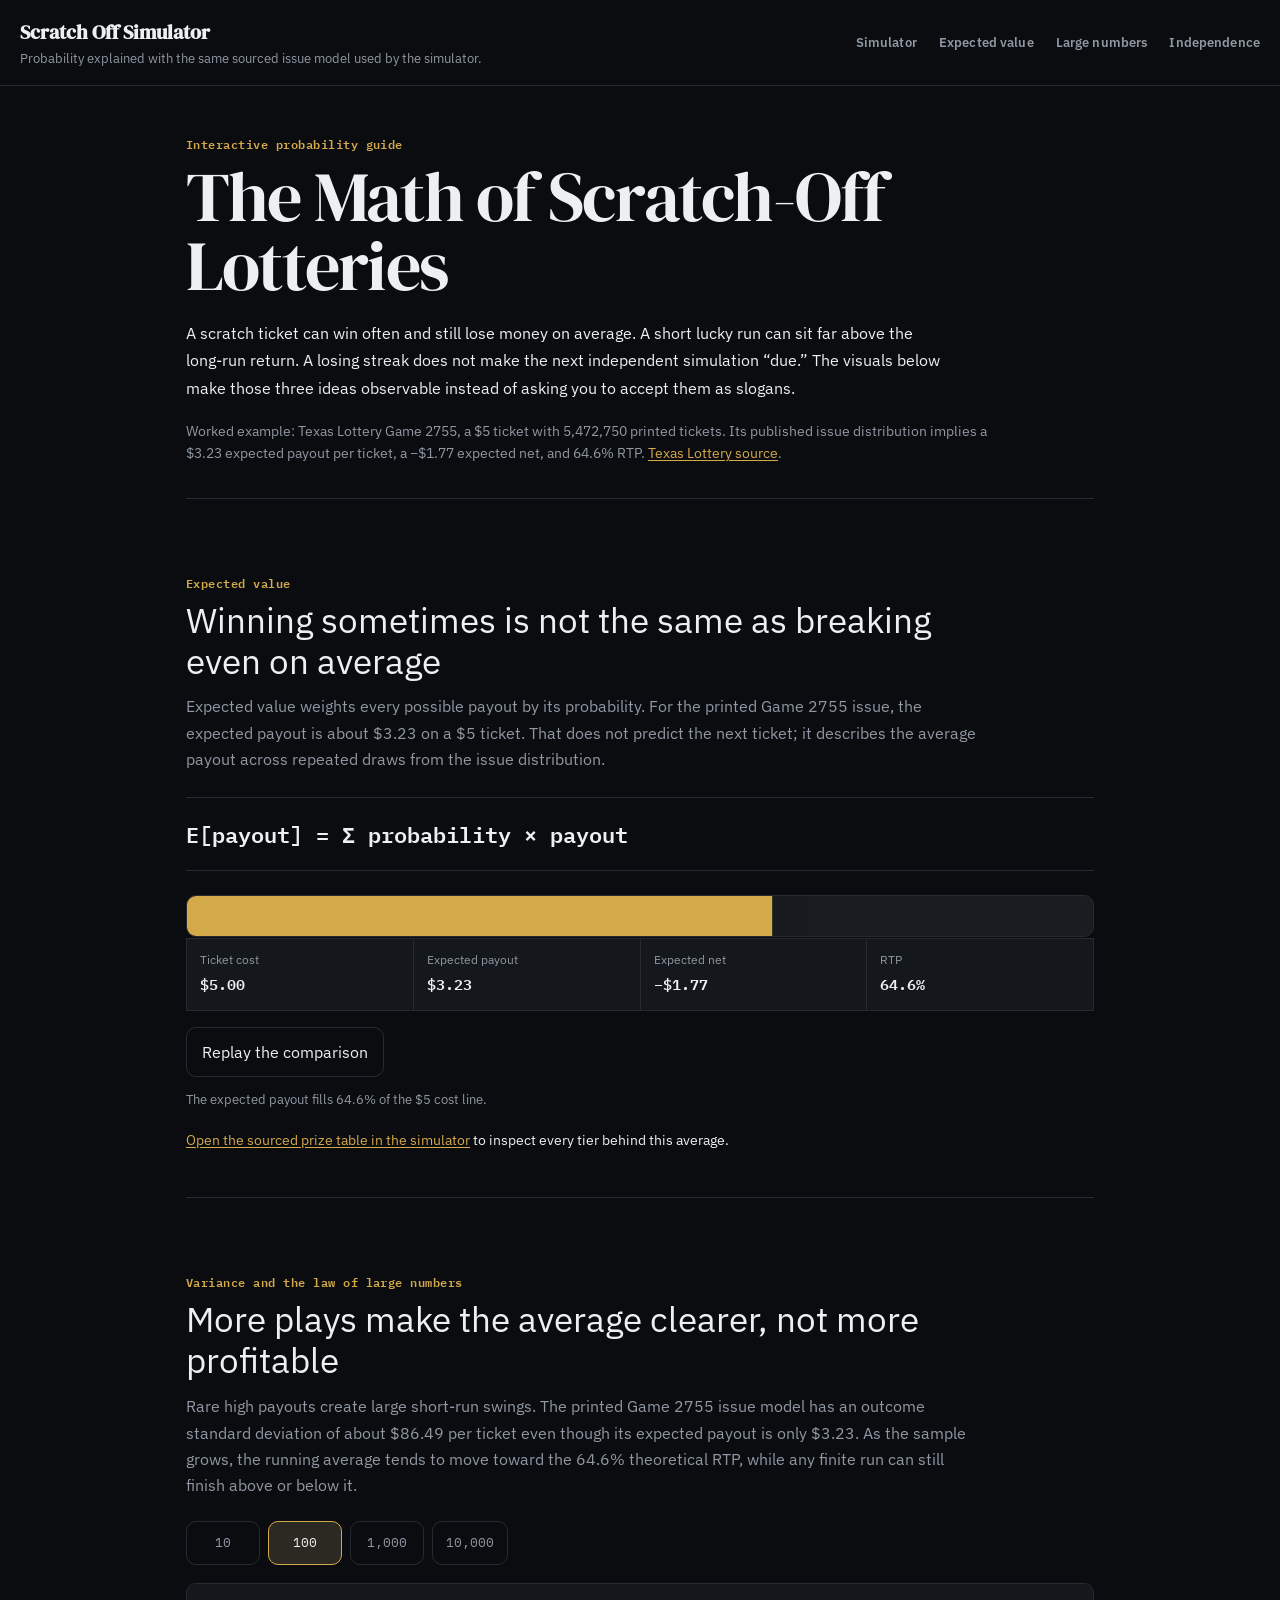
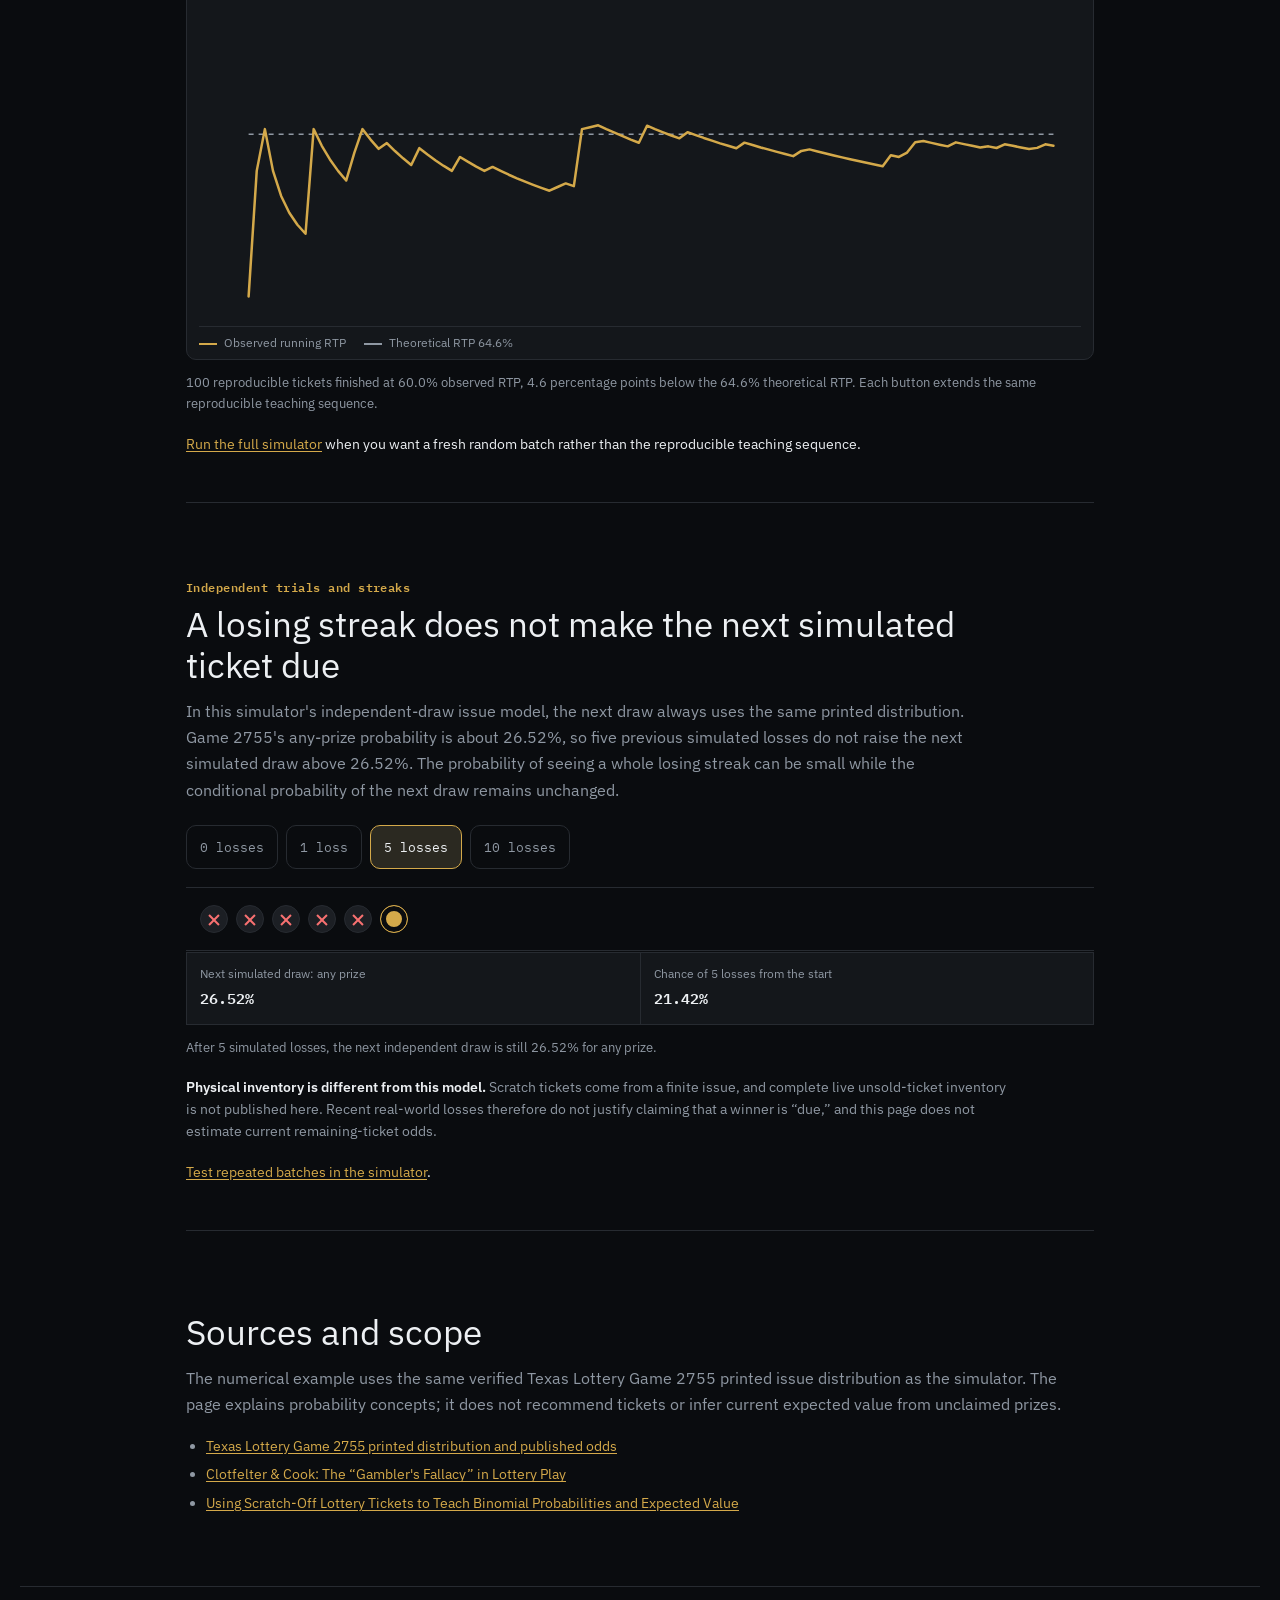
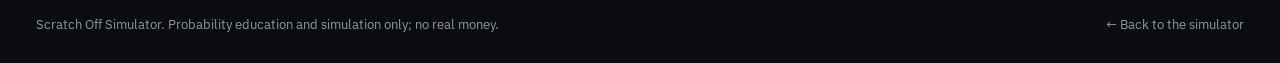
==== math/index.html @ 15d8c626 "feat: expand scratch lottery analysis and learning" ====
<!DOCTYPE html>
<html lang="en">

<head>
  <script async src="https://www.googletagmanager.com/gtag/js?id=G-4DYFKSNFBG"></script>
  <script>
    window.dataLayer = window.dataLayer || [];
    function gtag() { dataLayer.push(arguments); }
    gtag('js', new Date());
    gtag('config', 'G-4DYFKSNFBG');
  </script>
  <script type="text/javascript">
    (function (c, l, a, r, i, t, y) {
      c[a] = c[a] || function () { (c[a].q = c[a].q || []).push(arguments) };
      t = l.createElement(r); t.async = 1; t.src = "https://www.clarity.ms/tag/" + i;
      y = l.getElementsByTagName(r)[0]; y.parentNode.insertBefore(t, y);
    })(window, document, "clarity", "script", "yiij6vbnl0");
  </script>
  <meta charset="UTF-8">
  <meta name="viewport" content="width=device-width, initial-scale=1.0">
  <meta name="robots" content="max-image-preview:large">
  <meta name="description" content="Interactive visual guide to scratch-off lottery probability, expected value, RTP, variance, repeated trials and the law of large numbers using a sourced Texas Lottery example.">
  <meta name="author" content="Saramjh">
  <link rel="canonical" href="https://saramjh.github.io/scratchLottery/math/">
  <meta property="og:type" content="website">
  <meta property="og:url" content="https://saramjh.github.io/scratchLottery/math/">
  <meta property="og:title" content="Scratch-Off Lottery Math: Probability, Expected Value &amp; Variance">
  <meta property="og:description" content="See expected value, variance and repeated-trial probability move in interactive visuals built from a sourced scratch-off issue model.">
  <meta property="og:locale" content="en_US">
  <meta property="og:site_name" content="Scratch Off Simulator">
  <meta property="og:image" content="https://saramjh.github.io/scratchLottery/docs/og-image.png">
  <meta property="og:image:width" content="1200">
  <meta property="og:image:height" content="630">
  <meta property="og:image:alt" content="Scratch Off Simulator interface with sourced lottery odds and probability tools">
  <meta name="twitter:card" content="summary_large_image">
  <meta name="twitter:title" content="Scratch-Off Lottery Math: Probability, Expected Value &amp; Variance">
  <meta name="twitter:description" content="Interactive visual explanations of expected value, variance, repeated trials and independent lottery outcomes.">
  <meta name="twitter:image" content="https://saramjh.github.io/scratchLottery/docs/og-image.png">
  <title>Scratch-Off Lottery Math: Probability, Expected Value &amp; Variance</title>
  <link rel="icon" type="image/svg+xml" href="../favicon.svg">
  <link rel="preconnect" href="https://fonts.googleapis.com">
  <link rel="preconnect" href="https://fonts.gstatic.com" crossorigin>
  <link href="https://fonts.googleapis.com/css2?family=DM+Serif+Display&family=IBM+Plex+Mono:wght@500;600&family=IBM+Plex+Sans:wght@400;500;600;700&display=swap" rel="stylesheet">
  <link rel="stylesheet" href="../css/style.css">
  <link rel="stylesheet" href="../css/math.css">
</head>

<body class="math-page">
  <header class="topbar">
    <div class="topbar-inner">
      <div class="brand math-brand">
        <a class="brand-home" href="../">Scratch Off Simulator</a>
        <p>Probability explained with the same sourced issue model used by the simulator.</p>
      </div>
      <button type="button" id="navToggle" class="nav-toggle-btn" aria-expanded="false" aria-controls="topbarNav" aria-label="Open menu">
        <span class="nav-toggle-line" aria-hidden="true"></span>
        <span class="nav-toggle-line" aria-hidden="true"></span>
        <span class="nav-toggle-line" aria-hidden="true"></span>
      </button>
      <nav class="topbar-nav" id="topbarNav" aria-label="Math page sections">
        <a href="../">Simulator</a>
        <a href="#expectedValueLesson">Expected value</a>
        <a href="#largeNumbersLesson">Large numbers</a>
        <a href="#independenceLesson">Independence</a>
      </nav>
    </div>
  </header>

  <main class="site-main math-main">
    <section class="math-intro" aria-labelledby="mathTitle">
      <p class="math-kicker">Interactive probability guide</p>
      <h1 id="mathTitle">The Math of Scratch-Off Lotteries</h1>
      <p class="math-lede">A scratch ticket can win often and still lose money on average. A short lucky run can sit far above the long-run return. A losing streak does not make the next independent simulation “due.” The visuals below make those three ideas observable instead of asking you to accept them as slogans.</p>
      <p class="math-model-source">Worked example: Texas Lottery Game 2755, a $5 ticket with 5,472,750 printed tickets. Its published issue distribution implies a $3.23 expected payout per ticket, a −$1.77 expected net, and 64.6% RTP. <a href="https://www.texaslottery.com/export/sites/lottery/Games/Scratch_Offs/details.html_252698616.html" target="_blank" rel="noopener">Texas Lottery source</a>.</p>
    </section>

    <section class="math-lesson" id="expectedValueLesson" aria-labelledby="expectedValueTitle">
      <header class="math-lesson-head">
        <p class="math-concept">Expected value</p>
        <h2 id="expectedValueTitle">Winning sometimes is not the same as breaking even on average</h2>
        <p>Expected value weights every possible payout by its probability. For the printed Game 2755 issue, the expected payout is about $3.23 on a $5 ticket. That does not predict the next ticket; it describes the average payout across repeated draws from the issue distribution.</p>
      </header>

      <div class="math-equation" aria-label="Expected payout equals the sum of each outcome probability multiplied by its payout">
        <span>E[payout]</span>
        <span>=</span>
        <span>Σ probability × payout</span>
      </div>

      <div class="ev-visual">
        <div class="ev-track" aria-hidden="true">
          <span class="ev-cost-line"></span>
          <span class="ev-payout-bar" id="evPayoutBar"></span>
        </div>
        <div class="math-measures">
          <div><span>Ticket cost</span><strong>$5.00</strong></div>
          <div><span>Expected payout</span><strong id="evPayoutValue">$3.23</strong></div>
          <div><span>Expected net</span><strong id="evNetValue">−$1.77</strong></div>
          <div><span>RTP</span><strong id="evRtpValue">64.6%</strong></div>
        </div>
        <button type="button" class="btn-secondary math-action" id="replayEvMotion">Replay the comparison</button>
        <p class="math-status" id="evStatus" aria-live="polite">The expected payout fills 64.6% of the $5 cost line.</p>
      </div>

      <p class="math-bridge"><a href="../#oddsCard" data-math-to-simulator="expected_value">Open the sourced prize table in the simulator</a> to inspect every tier behind this average.</p>
    </section>

    <section class="math-lesson" id="largeNumbersLesson" aria-labelledby="largeNumbersTitle">
      <header class="math-lesson-head">
        <p class="math-concept">Variance and the law of large numbers</p>
        <h2 id="largeNumbersTitle">More plays make the average clearer, not more profitable</h2>
        <p>Rare high payouts create large short-run swings. The printed Game 2755 issue model has an outcome standard deviation of about $86.49 per ticket even though its expected payout is only $3.23. As the sample grows, the running average tends to move toward the 64.6% theoretical RTP, while any finite run can still finish above or below it.</p>
      </header>

      <div class="math-trial-controls" aria-label="Choose number of simulated tickets">
        <button type="button" class="math-trial-btn" data-trials="10">10</button>
        <button type="button" class="math-trial-btn" data-trials="100" aria-pressed="true">100</button>
        <button type="button" class="math-trial-btn" data-trials="1000">1,000</button>
        <button type="button" class="math-trial-btn" data-trials="10000">10,000</button>
      </div>

      <div class="math-chart-frame">
        <svg id="runningReturnChart" class="math-chart" viewBox="0 0 640 240" role="img" aria-label="Running return chart">
          <title>Running average payout as a percentage of ticket cost compared with the 64.6% theoretical RTP</title>
          <line id="theoreticalReturnLine" class="math-chart-reference" x1="36" y1="120" x2="620" y2="120"></line>
          <path id="observedReturnPath" class="math-chart-path" d=""></path>
        </svg>
        <div class="math-chart-key" aria-hidden="true">
          <span class="math-key-observed">Observed running RTP</span>
          <span class="math-key-theoretical">Theoretical RTP 64.6%</span>
        </div>
      </div>
      <p class="math-status" id="largeNumbersStatus" aria-live="polite">Run 100 tickets to compare one reproducible sample with the theoretical return.</p>
      <p class="math-bridge"><a href="../#simCard" data-math-to-simulator="large_numbers">Run the full simulator</a> when you want a fresh random batch rather than the reproducible teaching sequence.</p>
    </section>

    <section class="math-lesson" id="independenceLesson" aria-labelledby="independenceTitle">
      <header class="math-lesson-head">
        <p class="math-concept">Independent trials and streaks</p>
        <h2 id="independenceTitle">A losing streak does not make the next simulated ticket due</h2>
        <p>In this simulator's independent-draw issue model, the next draw always uses the same printed distribution. Game 2755's any-prize probability is about 26.52%, so five previous simulated losses do not raise the next simulated draw above 26.52%. The probability of seeing a whole losing streak can be small while the conditional probability of the next draw remains unchanged.</p>
      </header>

      <div class="math-trial-controls" aria-label="Choose completed losing streak length">
        <button type="button" class="math-streak-btn" data-losses="0">0 losses</button>
        <button type="button" class="math-streak-btn" data-losses="1">1 loss</button>
        <button type="button" class="math-streak-btn" data-losses="5" aria-pressed="true">5 losses</button>
        <button type="button" class="math-streak-btn" data-losses="10">10 losses</button>
      </div>

      <div class="independence-visual" id="independenceSequence" role="img" aria-label="Independent trial sequence"></div>
      <div class="independence-readout">
        <div><span>Next simulated draw: any prize</span><strong id="nextPrizeChance">26.52%</strong></div>
        <div><span id="streakProbabilityLabel">Chance of 5 losses from the start</span><strong id="streakProbability">21.42%</strong></div>
      </div>
      <p class="math-status" id="independenceStatus" aria-live="polite">After five simulated losses, the next independent draw is still 26.52% for any prize.</p>
      <p class="math-caveat"><strong>Physical inventory is different from this model.</strong> Scratch tickets come from a finite issue, and complete live unsold-ticket inventory is not published here. Recent real-world losses therefore do not justify claiming that a winner is “due,” and this page does not estimate current remaining-ticket odds.</p>
      <p class="math-bridge"><a href="../#simCard" data-math-to-simulator="independence">Test repeated batches in the simulator</a>.</p>
    </section>

    <section class="math-sources" aria-labelledby="mathSourcesTitle">
      <h2 id="mathSourcesTitle">Sources and scope</h2>
      <p>The numerical example uses the same verified Texas Lottery Game 2755 printed issue distribution as the simulator. The page explains probability concepts; it does not recommend tickets or infer current expected value from unclaimed prizes.</p>
      <ul>
        <li><a href="https://www.texaslottery.com/export/sites/lottery/Games/Scratch_Offs/details.html_252698616.html" target="_blank" rel="noopener">Texas Lottery Game 2755 printed distribution and published odds</a></li>
        <li><a href="https://www.nber.org/papers/w3769" target="_blank" rel="noopener">Clotfelter &amp; Cook: The “Gambler's Fallacy” in Lottery Play</a></li>
        <li><a href="https://ubplj.org/index.php/jgbe/article/view/2741" target="_blank" rel="noopener">Using Scratch-Off Lottery Tickets to Teach Binomial Probabilities and Expected Value</a></li>
      </ul>
    </section>
  </main>

  <footer>
    <p>Scratch Off Simulator. Probability education and simulation only; no real money.</p>
    <a href="../">&larr; Back to the simulator</a>
  </footer>

  <script src="../js/verified-lottery-models.js" defer></script>
  <script src="../js/lottery-math-core.js" defer></script>
  <script src="../js/analytics.js" defer></script>
  <script src="../js/math-of-lottery.js" defer></script>
</body>

</html>
---- css/style.css ----
/* ============================================================
   디자인 토큰 — "조용한 도구 + 시끄러운 티켓"이 이 사이트의 유일한 원칙이다.
   워크스페이스(도구 영역)는 데이터 중심의 차분한 다크 UI, 강조색 하나만 쓴다.
   티켓만 촉각적이고 시각적으로 진하다. 임의의 색을 그때그때 고르지 않고
   아래 토큰만 재사용한다.
   ============================================================ */
:root {
	--bg: #0a0c0f;
	--surface: #14171b;
	--surface-2: #1c1f24;
	--border: #272b31;
	--text: #edf0f3;
	--text-dim: #8f98a3;
	--accent: #d4a94a;
	--accent-contrast: #191305;
	--win: #4ade80;
	--loss: #f87171;
	--radius: 10px;
	--space-1: 4px;
	--space-2: 8px;
	--space-3: 16px;
	--space-4: 24px;
	--content-max: 1180px;
	--font-display: "DM Serif Display", serif;
	--font-body: "IBM Plex Sans", sans-serif;
	--font-data: "IBM Plex Mono", monospace;
}

* {
	margin: 0;
	padding: 0;
	box-sizing: border-box;
	text-decoration: none;
	list-style: none;
	font-family: var(--font-body);
	font-weight: 400;
	font-style: normal;
}

button,
input {
	font: inherit;
	color: inherit;
	-webkit-appearance: none;
	appearance: none;
}

button {
	cursor: pointer;
}

input {
	outline: none;
}

html,
body {
	background: var(--bg);
	color: var(--text);
	width: 100%;
}

a {
	color: var(--accent);
	text-underline-offset: 0.16em;
}

::selection {
	background: color-mix(in srgb, var(--accent) 38%, transparent);
	color: var(--text);
}

html {
	scrollbar-color: var(--border) var(--bg);
}

/* 문단 안에 섞여 흐르는 링크는 색만으로 구분되면 안 됨 (Lighthouse: link-in-text-block) */
p a {
	text-decoration: underline;
}

/* 브라우저 기본 파란색 포커스 링이 다크+골드 테마와 안 어울려서 강조색으로 통일 */
a:focus-visible,
button:focus-visible,
input:focus-visible,
select:focus-visible,
summary:focus-visible,
[tabindex]:focus-visible {
	outline: 2px solid var(--accent);
	outline-offset: 2px;
}

/* ============================================================
   상단 바
   ============================================================ */
.topbar {
	background: var(--surface);
	border-bottom: 1px solid var(--border);
	padding: var(--space-3) var(--space-3);
}

.topbar-inner {
	max-width: var(--content-max);
	margin: 0 auto;
	display: flex;
	justify-content: space-between;
	align-items: center;
	flex-wrap: wrap;
	gap: var(--space-2);
	position: relative;
}

.brand h1 {
	font-family: var(--font-display);
	font-weight: bold;
	font-size: 1.25rem;
}

.brand p {
	color: var(--text-dim);
	font-size: 0.75rem;
	margin-top: 2px;
}

.topbar-nav {
	display: flex;
	gap: var(--space-3);
}

.topbar-nav a {
	color: var(--text-dim);
	font-size: 0.85rem;
}

.topbar-nav a:hover {
	color: var(--accent);
}

.nav-toggle-btn {
	display: none;
	width: 44px;
	height: 44px;
	align-items: center;
	justify-content: center;
	flex-direction: column;
	gap: 4px;
	background: transparent;
	border: 1px solid transparent;
	border-radius: var(--radius);
	cursor: pointer;
	color: var(--text);
}

.nav-toggle-btn:hover,
.nav-toggle-btn[aria-expanded="true"] {
	border-color: var(--border);
	background: var(--surface-2);
}

.nav-toggle-line {
	display: block;
	width: 18px;
	height: 2px;
	border-radius: 2px;
	background: currentColor;
}

/* ============================================================
   티켓 패널 — 유일하게 시각적으로 크고 진한 영역
   ============================================================ */
.ticket-panel {
	display: flex;
	flex-direction: column;
	align-items: center;
	gap: var(--space-2);
}

/* 실제 미국 즉석복권처럼 밀도 높고 대비가 강한 티켓 — 외부 이미지 없이 CSS/SVG 패턴으로만 구현.
   가짜 브랜드명/상금 문구는 넣지 않고, 진짜 프리셋 데이터(이름/상금/가격)만 표시한다. */
/* 게임별 배색은 JS(applyTicketTheme)가 이 변수들만 갈아끼운다 — 레이아웃/구조는 그대로,
   색만 바뀐다. 기본값은 US $5 Scratch-Off 테마(JS 실행 전 첫 페인트용 폴백). */
.ticket-art {
	--ticket-bg-1: #0d2b4d;
	--ticket-bg-2: #122238;
	--ticket-accent: #d4a94a;
	--ticket-accent-contrast: #191305;

	position: relative;
	width: 100%;
	max-width: 360px;
	background-color: var(--ticket-bg-1);
	background-image:
		radial-gradient(circle at 15% 15%, color-mix(in srgb, var(--ticket-accent) 35%, transparent), transparent 45%),
		radial-gradient(circle at 85% 10%, color-mix(in srgb, var(--ticket-accent) 25%, transparent), transparent 40%),
		linear-gradient(135deg, rgba(255,255,255,0.025) 25%, transparent 25%, transparent 75%, rgba(255,255,255,0.025) 75%);
	border: 2px solid var(--ticket-accent);
	border-radius: var(--radius);
	padding: var(--space-3);
	box-shadow: 0 20px 40px rgba(0, 0, 0, 0.6);
	overflow: hidden;
	user-select: none; /* 드래그로 긁는 동안 주변 텍스트가 같이 선택되지 않도록 */
	-webkit-user-select: none;
	transition: background-color 0.3s ease, border-color 0.3s ease;
}

.ticket-header-row {
	display: flex;
	justify-content: space-between;
	align-items: flex-start;
	gap: var(--space-2);
	margin-bottom: var(--space-2);
}

/* 가격 배지는 "$1,000" 같은 긴 값에서도 절대 줄바꿈되면 안 된다 — 줄바꿈되면 옆의
   브랜드 라벨과 세로 정렬이 깨지면서 전체 헤더 줄이 불균형해 보인다(실측 발견) */
.ticket-denom {
	background: #fff;
	color: var(--ticket-bg-1);
	font-weight: bold;
	font-size: 0.9rem;
	letter-spacing: 0.5px;
	padding: 3px 10px;
	border-radius: 4px;
	box-shadow: 0 2px 6px rgba(0, 0, 0, 0.4);
	white-space: nowrap;
	flex-shrink: 0;
}

.ticket-brand {
	color: rgba(255, 255, 255, 0.68);
	font-size: 0.75rem;
	text-transform: uppercase;
	letter-spacing: 1px;
	text-align: right;
	min-width: 0;
}

.ticket-art-top {
	text-align: center;
	margin-bottom: var(--space-3);
}

.ticket-game-title {
	display: block;
	font-family: var(--font-display);
	font-weight: 900;
	font-size: 1.6rem;
	line-height: 1.1;
	color: #fff;
	letter-spacing: 0.3px;
	text-shadow: 0 2px 0 var(--ticket-bg-2), 0 4px 12px rgba(0, 0, 0, 0.3);
}

.ticket-prize-line {
	display: inline-block;
	margin-top: var(--space-1);
	color: var(--ticket-accent-contrast);
	background: var(--ticket-accent);
	font-weight: bold;
	font-size: 0.9rem;
	padding: 3px 12px;
	border-radius: 20px;
}

.ticket-howto {
	color: rgba(255, 255, 255, 0.78);
	font-size: 0.8rem;
	margin-top: var(--space-2);
	line-height: 1.45;
}

.ticket-section-label {
	color: var(--ticket-accent);
	font-size: 0.75rem;
	font-weight: bold;
	letter-spacing: 1.2px;
	text-transform: uppercase;
	text-align: center;
	margin-bottom: var(--space-1);
}

.ticket-instruction-label {
	text-transform: none;
	letter-spacing: 0.2px;
	line-height: 1.35;
}

/* 인쇄된 당첨번호 — 실제 티켓처럼 긁을 필요 없이 그대로 보인다 */
.winning-numbers-block {
	margin-bottom: var(--space-3);
	padding-bottom: var(--space-2);
	border-bottom: 1px dashed rgba(255, 255, 255, 0.25);
}

/* 당첨번호는 실제 티켓처럼 인쇄되어 그대로 보인다 — 긁을 필요 없음, UI 칩 아님 */
.winning-numbers-list {
	text-align: center;
	color: #fff;
	font-family: var(--font-display);
	font-weight: bold;
	font-size: 1.05rem;
	letter-spacing: 1px;
	/* Initial HTML is intentionally empty and JS fills the numbers. Reserve the final
	   single-line height so slow devices do not push the ticket actions downward. */
	min-height: 1.2em;
}

/* 파워볼처럼 실제로 잘 알려진 "보너스 공" 형식을 가진 게임만: 마지막 번호를 시각적으로 분리 */
.bonus-ball-number {
	display: inline-flex;
	align-items: center;
	justify-content: center;
	width: 1.6em;
	height: 1.6em;
	margin-left: 10px;
	border-radius: 50%;
	background: #d92626;
	color: #fff;
	font-size: 0.9em;
	vertical-align: middle;
}

.your-numbers-block {
	margin-bottom: var(--space-1);
}

.ticket-ticker {
	text-align: center;
	color: rgba(255, 255, 255, 0.7);
	font-size: 0.75rem;
	min-height: 1.2em;
	margin-top: var(--space-2);
}

/* 15개의 플레이 자리 — 각 자리가 티켓 표면에 인쇄된 개별 스크래치 필드다.
   하나의 큰 캔버스가 아니라 칸마다 독립된 <canvas>를 갖는다(JS: setupCellScratch). */
.your-numbers-grid {
	position: relative;
	display: grid;
	/* minmax(0, 1fr) — 1fr 트랙 기본 min-width는 auto(내용의 최소 폭)라, 내용이 길면
	   트랙이 뷰포트보다 넓어져 페이지 전체가 가로로 밀려나는 버그가 생긴다(모바일에서 실측됨) */
	grid-template-columns: repeat(5, minmax(0, 1fr));
	gap: 5px;
}

/* Static placeholder cells in index.html reserve the default 5×3 ticket height before
   deferred JavaScript replaces them with real scratch canvases. This prevents CLS
   without a decorative shimmer or synthetic grid texture. */
.scratch-cell-skeleton {
	min-height: 42px;
	border-radius: 6px;
	border: 1px solid rgba(255, 255, 255, 0.08);
	background: rgba(255, 255, 255, 0.045);
}

/* 스피또1000: LUCKY NUMBER / MY NUMBER 두 줄 구분 라벨 — 실물 티켓의 행 라벨을 재현 */
.numbers-row-label {
	grid-column: 1 / -1;
	color: rgba(255, 255, 255, 0.55);
	font-size: 0.7rem;
	font-weight: bold;
	letter-spacing: 0.8px;
	margin-top: 4px;
}

.numbers-row-label:first-child {
	margin-top: 0;
}

/* 스피또2000: 6개 게임칸을 2x3으로 배치 — 게임칸 하나에 심볼 2개가 나란히 들어간다 */
.symbol-match-grid {
	gap: 8px;
}

.symbol-game {
	display: flex;
	flex-direction: column;
	gap: 4px;
	background: color-mix(in srgb, var(--ticket-bg-1) 50%, #fff 6%);
	border: 1px solid rgba(255, 255, 255, 0.15);
	border-radius: 8px;
	padding: 6px;
}

.symbol-game-prize {
	text-align: center;
	color: rgba(255, 255, 255, 0.7);
	font-size: 0.75rem;
	font-weight: bold;
}

.symbol-game-cells {
	display: flex;
	gap: 4px;
}

.symbol-game .symbol-cell {
	flex: 1;
	aspect-ratio: 1;
	padding: 0;
}

.symbol-shape {
	position: absolute;
	inset: 22%;
	background: var(--ticket-accent);
}

.symbol-shape-circle {
	border-radius: 50%;
}

.symbol-shape-diamond {
	clip-path: polygon(50% 0%, 100% 50%, 50% 100%, 0% 50%);
}

.symbol-shape-triangle {
	clip-path: polygon(50% 0%, 100% 100%, 0% 100%);
}

.symbol-shape-hexagon {
	clip-path: polygon(25% 0%, 75% 0%, 100% 50%, 75% 100%, 25% 100%, 0% 50%);
}

.symbol-shape-star {
	background: transparent;
}

.symbol-shape-star polygon {
	fill: var(--ticket-accent);
}

.symbol-shape-square {
	border-radius: 2px;
}

.play-cell.winner .symbol-shape {
	background: #fff;
}

.play-cell.winner .symbol-shape-star {
	background: transparent;
}

.play-cell.winner .symbol-shape-star polygon {
	fill: #fff;
}

.play-cell {
	position: relative;
	background: color-mix(in srgb, var(--ticket-bg-1) 60%, #fff 10%);
	border: 1px solid rgba(255, 255, 255, 0.15);
	border-radius: 6px;
	padding: 4px 2px 5px;
	text-align: center;
	overflow: hidden;
}

/* 파워볼의 보너스 공 자리 — 흰 공들과 시각적으로 확실히 구분 */
.play-cell.bonus-ball-slot {
	background: #7a1a1a;
	border-color: #d92626;
}

.play-number {
	color: #fff;
	font-weight: bold;
	font-size: 1rem;
	line-height: 1.2;
}

.play-prize {
	color: rgba(255, 255, 255, 0.72);
	font-size: 0.75rem;
	margin-top: 1px;
}

/* 당첨번호와 일치해서 드러난 자리만 강조색 테두리로 — 유일한 "당첨" 신호, 과장된 반짝임 없음 */
.play-cell.winner {
	border-color: var(--ticket-accent);
	box-shadow: inset 0 0 0 1px var(--ticket-accent);
	background: color-mix(in srgb, var(--ticket-accent) 18%, var(--ticket-bg-2));
}

.play-cell.winner .play-number,
.play-cell.winner .play-prize {
	color: var(--ticket-accent);
}

/* 보너스 공 자리라도 당첨 신호(강조색)가 항상 우선한다 */
.play-cell.winner.bonus-ball-slot {
	border-color: var(--ticket-accent);
	background: color-mix(in srgb, var(--ticket-accent) 25%, #7a1a1a);
}

.play-scratch-canvas {
	position: absolute;
	inset: 0;
	width: 100%;
	height: 100%;
	touch-action: none; /* 이 칸을 긁는 동안만 스크롤 방지 — 티켓 밖 스크롤엔 영향 없음 */
	cursor: pointer;
}

.ticket-actions {
	width: 100%;
	max-width: 320px;
	display: flex;
	flex-direction: column;
	align-items: center;
	gap: var(--space-1);
}

.btnGroup {
	display: flex;
	flex-direction: column;
	gap: var(--space-2);
	width: 100%;
}

.btn-primary,
.btn-secondary {
	font-size: 1rem;
	padding: 14px;
	border-radius: var(--radius);
	cursor: pointer;
	width: 100%;
	min-height: 44px; /* 편안한 터치 타겟 */
}

.btn-primary {
	background-color: var(--accent);
	color: var(--accent-contrast);
	border: 1px solid var(--accent);
	font-weight: bold;
}

.btn-secondary {
	background-color: transparent;
	color: var(--text);
	border: 1px solid var(--border);
}

.text-link-btn {
	background: none;
	border: none;
	color: var(--text-dim);
	font-size: 0.8rem;
	text-decoration: underline;
	cursor: pointer;
	padding: var(--space-2);
	min-height: 44px;
}

.ticket-disclaimer {
	color: var(--text-dim);
	font-size: 0.75rem;
	text-align: center;
}

.icon-toggle {
	align-self: center;
	background: transparent;
	color: var(--text-dim);
	border: 1px solid var(--border);
	border-radius: var(--radius);
	font-size: 0.75rem;
	padding: 4px 10px;
	min-height: 44px;
	cursor: pointer;
}

/* ============================================================
   분석 표면 — play console과 full-width analysis가 공유하는 기본 요소
   ============================================================ */
.panel {
	background: var(--surface);
	border: 1px solid var(--border);
	border-radius: var(--radius);
	padding: var(--space-3);
}

.panel h2 {
	font-size: 1rem;
	color: var(--accent);
	margin-bottom: var(--space-2);
}

.panel-sub {
	color: var(--text-dim);
	font-size: 0.875rem;
	margin-top: var(--space-1);
	line-height: 1.5;
}

.panel-quiet {
	background: transparent;
	border: 1px solid var(--border);
}

.panel-header-row {
	display: flex;
	justify-content: space-between;
	align-items: center;
	flex-wrap: wrap;
	gap: var(--space-2);
	margin-bottom: var(--space-2);
}

.panel-header-row h2 {
	margin-bottom: 0;
}

.two-col {
	display: grid;
	/* 바닥짐 minmax(0, 1fr): 맨 fr 트랙은 내부 콘텐츠(테이블/버튼/인풋 등)의
	   min-content를 트랙 자체의 최소폭으로 채택해버려서, 그 콘텐츠가 안 줄어드는
	   경우 트랙이 .two-col 컨테이너보다 넓어지고 패널이 뷰포트 밖으로 밀려난다
	   (Samsung Internet에서만 우측 잘림으로 관측됨 — 엔진마다 min-content 전파
	   방식이 달라서 어떤 브라우저는 안 걸리고 어떤 브라우저는 걸림). 0을 명시하면
	   트랙이 실제 가용 폭까지 줄어들 수 있어 컨테이너를 넘지 않는다. */
	grid-template-columns: minmax(0, 1fr);
	gap: var(--space-3);
}

@media (min-width: 700px) {
	.two-col {
		grid-template-columns: minmax(0, 1.3fr) minmax(0, 1fr);
	}
}

/* 결과 스탯 */
.stat-grid {
	display: grid;
	grid-template-columns: repeat(4, minmax(0, 1fr));
	gap: var(--space-2);
}

@media (max-width: 500px) {
	.stat-grid {
		grid-template-columns: repeat(2, minmax(0, 1fr));
	}
}

.stat-box {
	display: flex;
	flex-direction: column;
	gap: 4px;
	background: var(--surface-2);
	border: 1px solid var(--border);
	border-radius: var(--radius);
	padding: var(--space-2);
	text-align: center;
	min-width: 0; /* 그리드 자식이 내용 때문에 넘치지 않고 줄어들 수 있게 */
}

/* .stat-box가 display:flex를 직접 지정하고 있어서, 이게 없으면 브라우저 기본
   [hidden]{display:none} 규칙을 자체 규칙(같은 우선순위지만 저자 스타일이 항상 이김)이
   덮어써서 hidden 속성이 무시된다 — 실측 발견(세금 계산기에서 국가 바꿔도 이전 나라의
   "Est. Total Tax" 값이 안 사라지고 남아있었음) */
.stat-box[hidden] {
	display: none;
}

.stat-label {
	font-size: 0.75rem;
	color: var(--text-dim);
	text-transform: uppercase;
	letter-spacing: 0.5px;
}

.stat-value {
	font-size: clamp(0.85rem, 5vw, 1.1rem);
	font-weight: bold;
	color: var(--text);
}

/* 결과 장부(비용/당첨금/손익/횟수)는 항상 짧은 값이라 줄바꿈 대신 줄여서 한 줄 유지 */
.stat-grid .stat-value {
	white-space: nowrap;
	overflow: hidden;
	text-overflow: ellipsis;
}

/* "Current Odds"의 확률비(예: "1 in 292,201,338")는 길어서 한 줄 강제 시 잘려 보인다(실측 발견).
   vw 기반 clamp는 뷰포트가 넓으면 무조건 최대값에 붙어버려서, 뷰포트가 넓어도 이 3열 박스 자체는
   좁다는 사실과 무관해진다(실측 발견: 데스크톱에서도 오버플로우 발생) — 그래서 vw를 버리고
   고정 상한을 낮게 잡는다. 그래도 안 맞는 극단적으로 긴 값은 overflow-wrap으로 강제로 줄바꿈해서
   최소한 카드 밖으로 넘치지는 않게 한다. */
.odds-summary-item .stat-value {
	font-size: clamp(0.75rem, 2vw, 0.85rem);
	white-space: normal;
	overflow-wrap: normal;
	word-break: normal;
	line-height: 1.25;
	font-variant-numeric: tabular-nums;
}

/* 장기 예측기/세금 계산기는 입력값에 따라 숫자가 얼마든지 길어질 수 있다(억~조 단위) —
   .stat-grid의 기본 nowrap+ellipsis(짧은 값 전용)를 여기서는 쓰면 안 된다(실측 발견:
   세금 계산기에서 큰 숫자가 "..."로 잘려 보임) */
#longRunResult .stat-value,
#taxCard .stat-value {
	white-space: normal;
	overflow: visible;
	text-overflow: clip;
	overflow-wrap: anywhere;
	font-size: clamp(0.75rem, 2vw, 1.1rem);
}

/* 세금 계산기는 억~조 단위 숫자가 나올 수 있어서 4열은 너무 좁다 — 2열로 여유를 준다 */
#taxCard .stat-grid {
	grid-template-columns: repeat(2, minmax(0, 1fr));
}

.stat-value.stat-profit-pos {
	color: var(--win);
}
.stat-value.stat-profit-neg {
	color: var(--loss);
}

.save-hint {
	color: var(--text-dim);
	font-size: 0.8125rem;
	margin-top: var(--space-2);
}

.share-btn {
	background: transparent;
	color: var(--accent);
	border: 1px solid var(--accent);
	border-radius: var(--radius);
	padding: 8px 14px;
	font-size: 0.85rem;
	cursor: pointer;
	min-height: 44px;
}

.share-btn:hover {
	background: var(--accent);
	color: var(--accent-contrast);
}

/* 복권 로그 — 시계열 차트 */
#recordDisplay h2 {
	color: var(--accent);
	font-size: 0.9rem;
	margin-bottom: 0;
}

.lottery-log-chart {
	width: 100%;
	background: var(--surface-2);
	border-radius: var(--radius);
	padding: var(--space-2);
	margin-top: var(--space-2);
}

.lottery-log-svg {
	width: 100%;
	height: 140px;
	display: block;
	overflow: visible;
}

.lottery-log-zero-line {
	stroke: var(--border);
	stroke-width: 1;
	stroke-dasharray: 3 3;
}

.lottery-log-line {
	stroke: var(--text-dim);
	stroke-width: 2;
}

.lottery-log-point {
	fill: var(--text-dim);
	stroke: var(--surface-2);
	stroke-width: 2;
	cursor: pointer;
}

.lottery-log-point.is-win {
	fill: var(--win);
}

.lottery-log-point.is-lose {
	fill: var(--loss);
	opacity: 0.55;
}

.lottery-log-point.is-selected {
	stroke: var(--accent);
	stroke-width: 3;
	r: 7;
}

.lottery-log-point:focus-visible {
	outline: 2px solid var(--accent);
	outline-offset: 2px;
}

.lottery-log-note,
.lottery-log-empty {
	color: var(--text-dim);
	font-size: 0.8rem;
	margin-top: var(--space-1);
	text-align: center;
}

.lottery-log-detail {
	margin-top: var(--space-2);
}

.lottery-log-detail:empty {
	display: none;
}

.lottery-log-detail-row {
	display: flex;
	justify-content: space-between;
	padding: 4px 0;
	border-bottom: 1px solid var(--border);
	font-size: 0.85rem;
}

.lottery-log-table {
	margin-top: var(--space-2);
	max-height: 220px;
	overflow-y: auto;
}

.lottery-log-table-row {
	display: flex;
	justify-content: space-between;
	gap: var(--space-2);
	background-color: var(--surface-2);
	color: var(--text-dim);
	padding: 6px 10px;
	margin-bottom: 4px;
	border-radius: 4px;
	font-size: 0.8rem;
}

/* Choose a Game */
.todays-ticket-label {
	font-size: 0.8rem;
	color: var(--accent);
	margin-bottom: var(--space-2);
	min-height: 1em;
}

.game-choice-grid {
	display: grid;
	grid-template-columns: repeat(auto-fit, minmax(140px, 1fr));
	gap: var(--space-2);
	margin-bottom: var(--space-3);
}

@media (max-width: 500px) {
	.game-choice-grid {
		/* auto-fit minmax(140px, 1fr)에서 여기로 override되면서 140px 바닥짐이
		   사라지고 다시 순정 1fr(=content-based auto minimum)이 됨 — 동일한
		   overflow 위험이 재발하므로 0으로 명시 */
		grid-template-columns: minmax(0, 1fr);
	}
}

.game-card {
	display: flex;
	flex-direction: column;
	gap: 4px;
	text-align: left;
	background: var(--surface-2);
	border: 1px solid var(--border);
	border-radius: var(--radius);
	padding: var(--space-2);
	color: var(--text);
	cursor: pointer;
	min-height: 44px;
}

.game-card:hover {
	border-color: var(--accent);
}

.game-card.selected {
	border-color: var(--accent);
	box-shadow: inset 0 0 0 1px var(--accent);
}

.game-card-name {
	font-weight: bold;
	font-size: 0.9rem;
}

.game-card-desc {
	font-size: 0.8rem;
	color: var(--text-dim);
}

.alternate-game-modes {
	margin-top: var(--space-1);
	padding-top: var(--space-2);
	border-top: 1px solid var(--border);
}

.disclosure-trigger {
	width: 100%;
	min-height: 44px;
	display: flex;
	align-items: center;
	justify-content: space-between;
	gap: var(--space-2);
	padding: 0;
	background: transparent;
	border: 0;
	color: var(--text-dim);
	text-align: left;
	font-size: 0.85rem;
	font-weight: 600;
}

.control-chevron {
	width: 9px;
	height: 9px;
	flex: 0 0 auto;
	border-right: 2px solid var(--accent);
	border-bottom: 2px solid var(--accent);
	transform: rotate(45deg);
	transition: transform var(--motion-base) var(--motion-ease-out);
}

.disclosure.is-open > .disclosure-trigger .control-chevron {
	transform: rotate(-135deg);
}

.disclosure-panel {
	transform-origin: top;
}

.game-choice-grid-secondary {
	margin-top: var(--space-2);
	margin-bottom: var(--space-2);
}

.custom-odds-row label {
	display: block;
	font-size: 0.8rem;
	color: var(--text-dim);
	letter-spacing: 0.2px;
	margin-bottom: var(--space-1);
}

.custom-odds-controls {
	display: flex;
	gap: var(--space-2);
}

#probabilityInput,
#simBudgetInput,
#exactOddsTicketsInput,
#longRunPerWeek,
#longRunYears,
#taxJackpotAmount {
	min-width: 0;
	min-height: 44px;
	padding: 10px 12px;
	background: var(--surface-2);
	color: var(--text);
	border: 1px solid var(--border);
	border-radius: 8px;
	font-family: var(--font-data);
	font-size: 0.94rem;
	font-variant-numeric: tabular-nums;
	transition: border-color var(--motion-fast) ease, background-color var(--motion-fast) ease;
}

#probabilityInput:focus,
#simBudgetInput:focus,
#exactOddsTicketsInput:focus,
#longRunPerWeek:focus,
#longRunYears:focus,
#taxJackpotAmount:focus {
	border-color: var(--accent);
	background: #20242a;
}

#probabilityInput {
	flex: 1;
}

.custom-odds-controls .btn-secondary {
	width: auto;
	padding: 10px 16px;
}

/* Calculator control rows */
.long-run-controls {
	display: flex;
	flex-wrap: wrap;
	align-items: flex-end;
	gap: var(--space-2);
	margin-bottom: var(--space-3);
}

.long-run-controls label,
.sim-budget-box label {
	display: block;
	font-size: 0.75rem;
	font-weight: 600;
	color: var(--text-dim);
	letter-spacing: 0.04em;
	margin-bottom: var(--space-1);
}

.long-run-controls #longRunPerWeek,
.long-run-controls #longRunYears,
.long-run-controls #taxJackpotAmount {
	width: 108px;
	max-width: 100%;
}

.long-run-controls .btn-secondary {
	width: auto;
	min-height: 44px;
	padding: 10px 16px;
}

/* Fully authored listbox; no browser select chrome is exposed. */
.custom-select {
	position: relative;
	min-width: min(100%, 260px);
}

.custom-select-trigger {
	width: 100%;
	min-height: 44px;
	display: flex;
	align-items: center;
	justify-content: space-between;
	gap: 12px;
	padding: 10px 12px;
	background: var(--surface-2);
	border: 1px solid var(--border);
	border-radius: 8px;
	color: var(--text);
	text-align: left;
	font-size: 0.9rem;
	font-weight: 500;
}

.custom-select.is-open .custom-select-trigger,
.custom-select-trigger:focus-visible {
	border-color: var(--accent);
}

.custom-select-menu {
	position: absolute;
	z-index: 40;
	top: calc(100% + 6px);
	left: 0;
	right: 0;
	padding: 6px;
	background: #171a1f;
	border: 1px solid var(--border);
	border-radius: 10px;
}

.custom-select-option {
	width: 100%;
	min-height: 44px;
	padding: 9px 10px;
	background: transparent;
	border: 0;
	border-radius: 7px;
	color: var(--text-dim);
	text-align: left;
	font-size: 0.88rem;
}

.custom-select-option:hover,
.custom-select-option:focus-visible {
	background: var(--surface-2);
	color: var(--text);
}

.custom-select-option[aria-selected="true"] {
	background: color-mix(in srgb, var(--accent) 10%, var(--surface-2));
	color: var(--accent);
}

/* "내 실제 RTP vs 이론 RTP" 리캡 — 표본이 충분할 때만 조용히 나타나는 보조 텍스트 */
.personal-rtp-recap {
	margin-top: var(--space-2);
	padding: 12px 0 0;
	background: transparent;
	border: 0;
	border-top: 1px solid var(--border);
	border-radius: 0;
	color: var(--text-dim);
	font-size: 0.85rem;
	line-height: 1.5;
}

/* Current Odds */
.odds-summary-strip {
	display: grid;
	grid-template-columns: repeat(3, minmax(0, 1fr));
	gap: var(--space-2);
	margin-bottom: var(--space-2);
}

.odds-summary-item {
	display: flex;
	flex-direction: column;
	gap: 4px;
	background: var(--surface-2);
	border: 1px solid var(--border);
	border-radius: var(--radius);
	padding: var(--space-2);
	text-align: center;
	min-width: 0;
}

.probability-comparison {
	padding: 12px 0 0;
	background: transparent;
	border: 0;
	border-top: 1px solid var(--border);
	border-radius: 0;
	color: var(--text-dim);
	font-size: 0.85rem;
	line-height: 1.5;
	margin-bottom: var(--space-2);
}

.perspective-list {
	list-style: none;
	padding: 12px 0 0;
	margin: var(--space-2) 0;
	background: transparent;
	border: 0;
	border-top: 1px solid var(--border);
	border-radius: 0;
	color: var(--text-dim);
	font-size: 0.85rem;
	line-height: 1.6;
}

.perspective-list li + li {
	margin-top: var(--space-1);
}

.probability-comparison a {
	color: var(--accent);
	text-decoration: underline;
}

/* table-layout:fixed + overflow-wrap로 셀 너비를 줄여도, 삼성 인터넷 등 일부 모바일
   브라우저는 테이블의 min-content 폭 계산이 달라서 여전히 뷰포트보다 넓게 나올 수 있다
   (실측 발견: 웨일에선 정상, 갤럭시 기본 브라우저에선 오버플로우). 그 경우 페이지 전체가
   밀리는 대신 이 안에서만 가로 스크롤되도록 마지막 방어선을 둔다. */
.table-scroll {
	width: 100%;
	max-width: 100%;
	overflow-x: auto;
}

.prize-tier table,
.odds-compare-table {
	width: 100%;
	table-layout: fixed;
	border-collapse: collapse;
	font-size: 0.85rem;
}

.prize-tier table th,
.prize-tier table td,
.odds-compare-table th,
.odds-compare-table td {
	border: 1px solid var(--border);
	padding: 6px 8px;
	text-align: left;
	/* 링크(National-Lottery.co.uk)나 큰 숫자(302,575,350)처럼 공백 없는 긴 토큰이
	   테이블을 뷰포트 밖으로 밀어내지 않도록 강제로 줄바꿈(실측 발견: 모바일에서
	   "Real-World Lottery Jackpot Odds" 표가 우측으로 오버플로우됨) */
	overflow-wrap: anywhere;
}

.prize-tier table th,
.odds-compare-table th {
	background: var(--surface-2);
	color: var(--accent);
}

.prize-tier table td {
	color: var(--text);
}

/* Fast Simulation */
.sim-layout {
	display: grid;
	/* .two-col과 같은 이유: 바닥짐 없는 1fr은 내부 콘텐츠 min-content를 트랙
	   최소폭으로 물려받아 컨테이너보다 넓어질 수 있다 */
	grid-template-columns: minmax(0, 1fr);
	gap: var(--space-3);
}

@media (min-width: 700px) {
	.sim-layout {
		grid-template-columns: 220px minmax(0, 1fr);
	}
}

.sim-output {
	display: flex;
	flex-direction: column;
	gap: var(--space-2);
}

.fast-sim-buttons {
	display: flex;
	flex-direction: column;
	gap: var(--space-2);
}

@media (min-width: 700px) {
	.fast-sim-buttons {
		flex-direction: column;
	}
}

@media (max-width: 699px) {
	.fast-sim-buttons {
		flex-direction: row;
		flex-wrap: wrap;
	}
	.fast-sim-buttons .sim-btn {
		flex: 1;
		min-width: 100px;
	}
}

.sim-btn {
	background: var(--surface-2);
	color: var(--text);
	border: 1px solid var(--border);
	padding: 10px 12px;
	border-radius: var(--radius);
	font-size: 0.85rem;
	cursor: pointer;
	min-height: 44px;
}

.sim-btn:hover {
	background: var(--accent);
	color: var(--accent-contrast);
	border-color: var(--accent);
}

.sim-budget-box {
	margin-top: var(--space-1);
	padding-top: var(--space-2);
	border-top: 1px solid var(--border);
}

.sim-budget-box label {
	display: block;
	margin-bottom: var(--space-1);
	font-size: 0.75rem;
	color: var(--text-dim);
	text-transform: uppercase;
	letter-spacing: 0.5px;
}

.sim-budget-row {
	display: flex;
	gap: var(--space-2);
}

.sim-budget-row .sim-btn {
	flex: 0 0 auto;
}

.sim-budget-risk-btn {
	width: 100%;
	margin-top: var(--space-1);
}

.sim-budget-hint {
	margin: var(--space-1) 0 0;
	color: var(--text-dim);
	font-size: 0.8rem;
	line-height: 1.4;
}

.budget-risk-result {
	margin-bottom: var(--space-2);
	padding: var(--space-2);
	background: var(--surface-2);
	border: 1px solid var(--border);
	border-radius: var(--radius);
}

.budget-risk-heading {
	margin-bottom: var(--space-2);
	font-size: 0.85rem;
}

.budget-risk-grid {
	display: grid;
	grid-template-columns: repeat(2, minmax(0, 1fr));
	gap: var(--space-2);
}

.budget-risk-grid > div {
	min-width: 0;
	padding: var(--space-1);
	background: var(--surface);
	border-radius: var(--radius);
}

.budget-risk-grid .stat-label {
	display: block;
	margin-bottom: 3px;
}

.budget-risk-grid strong {
	overflow-wrap: anywhere;
}

@media (max-width: 699px) {
	.budget-risk-grid,
	.exact-odds-grid {
		grid-template-columns: 1fr;
	}
}

.fast-sim-result {
	padding: var(--space-2);
	background: var(--surface-2);
	border-radius: var(--radius);
	color: var(--text);
	font-size: 0.85rem;
	line-height: 1.5;
	margin-bottom: var(--space-2);
}

.fast-sim-result .stat-profit-pos {
	color: var(--win);
	font-weight: bold;
}

.fast-sim-result .stat-profit-neg {
	color: var(--loss);
	font-weight: bold;
}

.fast-sim-tier-summary {
	margin-top: 6px;
	color: var(--text-dim);
	font-size: 0.8rem;
}

/* Fast Simulation은 로터리 로그와 완전히 같은 .lottery-log-* 시각 언어를 그대로 재사용한다 */
.fast-sim-chart {
	width: 100%;
	background: var(--surface-2);
	border-radius: var(--radius);
	padding: var(--space-2);
}

/* Experiment Lab — one question flow, not a decorative card dashboard. */
.experiment-lab {
	background: transparent;
}

.experiment-lab-head {
	display: flex;
	align-items: flex-start;
	justify-content: space-between;
	gap: var(--space-3);
}

.experiment-lab-head h2,
.experiment-catalog h3,
.my-lab h3 {
	margin: 0;
}

.lab-saved-count {
	flex: 0 0 auto;
	color: var(--text-dim);
	font-size: 0.78rem;
	padding-top: 2px;
}

.next-experiment {
	margin-top: var(--space-3);
	padding: var(--space-3) 0;
	border-top: 1px solid var(--border);
	border-bottom: 1px solid var(--border);
}

.experiment-question {
	display: block;
	margin-top: 4px;
	font-size: clamp(1rem, 2.3vw, 1.2rem);
	line-height: 1.35;
	color: var(--text);
}

.experiment-actions {
	display: flex;
	flex-wrap: wrap;
	align-items: center;
	gap: var(--space-2);
	margin-top: var(--space-2);
}

.experiment-actions .btn-secondary {
	width: auto;
	min-height: 44px;
	padding: 10px 14px;
}

.experiment-catalog {
	margin-top: var(--space-4);
}

.experiment-catalog h3,
.my-lab h3 {
	font-size: 0.9rem;
	color: var(--text);
}

.experiment-list,
.saved-experiment-list {
	margin-top: var(--space-2);
	border-top: 1px solid var(--border);
}

.experiment-row {
	width: 100%;
	min-height: 72px;
	display: grid;
	grid-template-columns: minmax(0, 1fr) auto;
	align-items: center;
	gap: var(--space-3);
	padding: 12px 2px;
	background: transparent;
	border: 0;
	border-bottom: 1px solid var(--border);
	color: var(--text);
	text-align: left;
}

.experiment-row:hover,
.experiment-row:focus-visible {
	background: color-mix(in srgb, var(--surface-2) 55%, transparent);
}

.experiment-row-copy {
	display: grid;
	gap: 4px;
	min-width: 0;
}

.experiment-row-copy strong {
	font-size: 0.9rem;
	font-weight: 650;
	line-height: 1.35;
}

.experiment-row-copy span,
.saved-experiment-meta,
.saved-experiment-summary {
	color: var(--text-dim);
	font-size: 0.8rem;
	line-height: 1.45;
}

.experiment-row-action {
	color: var(--accent);
	font-size: 0.8rem;
	font-weight: 650;
	white-space: nowrap;
}

.my-lab {
	margin-top: var(--space-4);
	padding-top: var(--space-3);
	border-top: 1px solid var(--border);
}

.saved-experiment-row {
	display: grid;
	grid-template-columns: minmax(0, 1fr) auto;
	gap: var(--space-3);
	align-items: center;
	padding: 12px 2px;
	border-bottom: 1px solid var(--border);
}

.saved-experiment-copy {
	display: grid;
	gap: 4px;
	min-width: 0;
}

.saved-experiment-copy strong {
	font-size: 0.88rem;
	line-height: 1.35;
}

.saved-experiment-actions {
	display: flex;
	flex-wrap: wrap;
	justify-content: flex-end;
	gap: 2px;
}

.saved-experiment-actions .text-link-btn {
	padding-inline: 8px;
}

@media (max-width: 560px) {
	.experiment-lab-head {
		flex-direction: column;
		align-items: stretch;
	}

	.experiment-row,
	.saved-experiment-row {
		grid-template-columns: minmax(0, 1fr);
		align-items: stretch;
	}

	.lab-saved-count {
		padding-top: 0;
	}

	.experiment-row-action {
		justify-self: start;
	}

	.saved-experiment-actions {
		justify-content: flex-start;
	}
}

/* Official claimed-prize tracker — generated from a bounded official watchlist. */
.prize-tracker {
	background: transparent;
}

.tracker-head {
	display: flex;
	align-items: flex-start;
	justify-content: space-between;
	gap: var(--space-3);
}

.tracker-head h2,
.tracker-change-log h3 {
	margin: 0;
}

.tracker-scope,
.tracker-source-line,
.tracker-archive-note {
	color: var(--text-dim);
	font-size: 0.78rem;
	line-height: 1.45;
}

.tracker-scope {
	flex: 0 0 auto;
	padding-top: 2px;
}

.tracker-source-line {
	margin-top: var(--space-3);
	padding-bottom: 8px;
	border-bottom: 1px solid var(--border);
}

.tracker-list {
	border-bottom: 1px solid var(--border);
}

.tracker-row {
	display: grid;
	grid-template-columns: minmax(180px, 0.9fr) minmax(260px, 1.35fr) auto;
	align-items: center;
	gap: var(--space-3);
	padding: 14px 2px;
	border-bottom: 1px solid var(--border);
}

.tracker-row:last-child {
	border-bottom: 0;
}

.tracker-game,
.tracker-measures {
	display: grid;
	gap: 4px;
	min-width: 0;
}

.tracker-game strong,
.tracker-measures strong {
	font-family: var(--font-data);
	font-weight: 600;
}

.tracker-game span,
.tracker-measures span {
	color: var(--text-dim);
	font-size: 0.8rem;
	line-height: 1.4;
}

.tracker-row > a {
	display: inline-flex;
	align-items: center;
	min-height: 44px;
	white-space: nowrap;
	font-size: 0.8rem;
}

.tracker-caveat {
	margin: var(--space-3) 0 0;
	color: var(--text-dim);
	font-size: 0.8rem;
	line-height: 1.5;
}

.tracker-caveat strong {
	color: var(--text);
}

.tracker-change-log {
	margin-top: var(--space-3);
	padding-top: var(--space-3);
	border-top: 1px solid var(--border);
}

.tracker-change-log h3 {
	font-size: 0.9rem;
}

.tracker-change-log ul {
	margin: 8px 0 0;
	padding-left: 20px;
	color: var(--text-dim);
	font-size: 0.82rem;
	line-height: 1.55;
}

.tracker-archive-note {
	margin: var(--space-3) 0 0;
}

@media (max-width: 760px) {
	.tracker-head {
		flex-direction: column;
		align-items: stretch;
	}

	.tracker-scope {
		padding-top: 0;
	}

	.tracker-row {
		grid-template-columns: minmax(0, 1fr);
		gap: 8px;
	}

	.tracker-row > a {
		white-space: normal;
	}
}

/* FAQ */
.faq-grid {
	display: grid;
	grid-template-columns: minmax(0, 1fr);
	gap: 0;
	border-top: 1px solid var(--border);
	padding-top: var(--space-2);
}

@media (min-width: 700px) {
	.faq-grid {
		grid-template-columns: minmax(0, 1fr) minmax(0, 1fr);
	}
}

.faq-item {
	padding: 0 var(--space-2) 8px;
	border-bottom: 1px solid var(--border);
}

.faq-trigger {
	color: var(--text);
	font-size: 0.88rem;
	font-weight: 600;
}

.faq-answer p {
	max-width: 72ch;
	padding: 0 0 14px;
	color: var(--text-dim);
	font-size: 0.85rem;
	line-height: 1.55;
}

/* 광고: 슬롯 1개, CLS 방지, SPONSORED 라벨 — 인터랙션 영역과 분리 */
.ad-safe-container {
	text-align: center;
}

.ad-label {
	font-size: 0.7rem;
	letter-spacing: 1px;
	color: var(--text-dim);
	margin-bottom: 6px;
	text-transform: uppercase;
}

.ad-slot-wrapper {
	width: 100%;
	max-width: 100%;
	overflow: hidden; /* 광고가 컨테이너보다 넓은 고정폭으로 내려와도 모바일 뷰포트를 밀어내지 않게 함 */
	min-height: 250px; /* Reserves vertical layout space to prevent CLS */
	display: flex;
	justify-content: center;
	align-items: center;
}

.ad-slot-wrapper ins.adsbygoogle {
	width: 100%; /* flex 부모의 align-items:center 때문에 명시적 width 없이는 0폭이 되어
	                adsbygoogle.push()가 "No slot size for availableWidth=0"로 실패함 */
	max-width: 100%;
}

/* ============================================================
   모달 — 문서 흐름과 무관한 오버레이
   ============================================================ */
#jackpotModal {
	display: none;
	position: fixed;
	inset: 0;
	z-index: 2000;
	background: rgba(0, 0, 0, 0.7);
	justify-content: center;
	align-items: center;
	padding: var(--space-3);
}

.modal-content {
	position: relative;
	background: linear-gradient(180deg, var(--surface-2), var(--surface));
	color: var(--text);
	border-radius: 16px;
	box-shadow: 0 16px 32px rgba(0, 0, 0, 0.55);
	padding: var(--space-4) var(--space-3) var(--space-3);
	border: 0;
	max-width: 340px;
	width: 100%;
	display: flex;
	flex-direction: column;
	align-items: center;
	text-align: center;
	gap: var(--space-2);
}

.modal-content h2 {
	display: none; /* "Result" 라벨은 배지/헤드라인으로 대체 — 별도 제목 불필요 */
}

.modal-close-btn {
	position: absolute;
	top: var(--space-2);
	right: var(--space-2);
	width: 44px;
	height: 44px;
	border-radius: 50%;
	background: var(--surface-2);
	border: 1px solid var(--border);
	color: var(--text-dim);
	font-size: 1.2rem;
	line-height: 1;
	cursor: pointer;
	display: flex;
	align-items: center;
	justify-content: center;
}

.modal-close-btn:hover {
	color: var(--text);
	border-color: var(--accent);
}

/* 결과 배지 — CSS만으로 그린 원형 아이콘(당첨: 체크, 낙첨: 대시). 이미지/이모지 없음 */
.modal-badge {
	width: 56px;
	height: 56px;
	border-radius: 50%;
	display: flex;
	align-items: center;
	justify-content: center;
	margin-bottom: var(--space-1);
}

.modal-badge-win {
	position: relative;
	background: rgba(74, 222, 128, 0.15); /* var(--win) 20% 근사값 — color-mix 미지원 브라우저 대비 */
	background: color-mix(in srgb, var(--win) 20%, transparent);
	border: 2px solid var(--win);
}

/* 체크 모양은 카드 테두리 트릭이 아니라 두 개의 짧은 기하 선분으로 그린다. */
.modal-badge-win::before,
.modal-badge-win::after {
	content: "";
	position: absolute;
	height: 4px;
	background: var(--win);
	border-radius: 2px;
	transform-origin: center;
}

.modal-badge-win::before {
	width: 12px;
	transform: translate(-7px, 5px) rotate(45deg);
}

.modal-badge-win::after {
	width: 24px;
	transform: translate(6px, 0) rotate(-48deg);
}

.modal-badge-lose {
	background: var(--surface-2);
	border: 2px solid var(--border);
}
.modal-badge-lose::after {
	content: "";
	width: 22px;
	height: 4px;
	background: var(--text-dim);
	border-radius: 2px;
}

#jackpotMessage {
	display: flex;
	flex-direction: column;
	align-items: center;
	gap: 6px;
	width: 100%;
}

.modal-headline {
	font-size: 1.1rem;
	font-weight: bold;
	color: var(--text);
}

.modal-rank {
	color: var(--text-dim);
	font-size: 0.85rem;
	text-transform: uppercase;
	letter-spacing: 0.5px;
}

.modal-amount {
	font-size: 1.8rem;
	font-weight: 900;
	color: var(--accent);
}

.modal-footline {
	color: var(--text-dim);
	font-size: 0.75rem;
	margin-top: var(--space-1);
	padding-top: var(--space-2);
	border-top: 1px solid var(--border);
	width: 100%;
}

#jackpotModal .btn-primary {
	margin-top: var(--space-2);
}

/* 당첨 결과는 이미 모달, 사운드, 선택적 컨페티로 충분히 확인된다.
   티커는 추가 glow 애니메이션 없이 색/굵기만 바꿔 중복 자극을 피한다. */
.ticket-ticker.ticker-win {
	color: var(--ticket-accent);
	font-weight: 700;
}

/* 당첨 시 짧은 컨페티 연출 — 이미 정해진 결과를 확인해주는 순수 시각 효과 */
@keyframes confettiFall {
	0% {
		transform: translate(0, -10px) rotate(0deg);
		opacity: 1;
	}
	100% {
		transform: translate(var(--drift, 0), 220px) rotate(340deg);
		opacity: 0;
	}
}

.confetti-piece {
	position: absolute;
	top: 0;
	width: 6px;
	height: 10px;
	pointer-events: none;
	z-index: 20;
	animation: confettiFall 0.9s ease-in forwards;
}

/* ============================================================
   푸터
   ============================================================ */
/* 브라우저 기본 alert() 대체 — 사이트 톤(다크 카드 + 강조색 테두리)에 맞춘 알림 배너 */
.app-toast {
	position: fixed;
	left: 50%;
	bottom: var(--space-4);
	transform: translate(-50%, 0);
	background: var(--surface);
	color: var(--text);
	border: 1px solid var(--accent);
	border-radius: var(--radius);
	padding: var(--space-2) var(--space-3);
	box-shadow: 0 4px 10px rgba(0, 0, 0, 0.38);
	font-size: 0.85rem;
	max-width: 90vw;
	z-index: 3000;
	opacity: 0;
	transition: opacity 0.2s ease, transform 0.2s ease;
	pointer-events: none;
}

.app-toast.is-visible {
	opacity: 1;
	transform: translate(-50%, -4px);
}

footer {
	display: flex;
	flex-wrap: wrap;
	justify-content: space-between;
	align-items: center;
	gap: var(--space-2);
	max-width: var(--content-max);
	margin: 0 auto;
	padding: var(--space-3);
	color: var(--text-dim);
	font-size: 0.8rem;
	border-top: 1px solid var(--border);
}

footer a {
	display: inline-flex;
	align-items: center;
	min-height: 44px;
	color: var(--text-dim);
}

footer a:hover {
	color: var(--accent);
}

/* ============================================================
   모바일 재구성 (< 960px) — 데스크톱을 그냥 눕힌 게 아니라 별도 구성:
   내비게이션은 햄버거로 접고, 티켓은 sticky를 풀고 전체 폭으로,
   게임 카드는 1열로 눌러서 탭하기 쉽게 만든다.
   ============================================================ */
@media (max-width: 959px) {
	.topbar-inner {
		display: grid;
		grid-template-columns: minmax(0, 1fr) auto;
		align-items: start;
	}

	.brand {
		min-width: 0;
	}

	.nav-toggle-btn {
		display: flex;
		grid-column: 2;
		grid-row: 1;
	}

	.topbar-nav {
		display: none;
		flex-direction: column;
		width: 100%;
		background: var(--surface);
		border: 1px solid var(--border);
		border-radius: var(--radius);
		padding: var(--space-2);
		position: absolute;
		top: 100%;
		right: 0;
		margin-top: var(--space-2);
		z-index: 50;
	}

	.topbar-nav.is-open {
		display: flex;
	}

	.topbar-nav a {
		padding: var(--space-2);
	}

	.ticket-art {
		max-width: 100%;
	}
}

/* Destructive reset gets a deliberate second-step state instead of looking like a normal link. */
.text-link-btn.is-confirming {
	color: var(--loss);
	font-weight: 700;
}

.stat-value,
.prize-tier table td,
.odds-compare-table td {
	font-variant-numeric: tabular-nums;
}

/* ============================================================
   VISUAL COMPOSITION PASS — 2026-10
   The ticket remains the expressive object. The rest behaves like one
   coherent analytical instrument instead of a stack of same-weight cards.
   ============================================================ */
:root {
	--content-max: 1240px;
	--surface-raised: #171a1f;
	--surface-muted: #101317;
	--radius-lg: 16px;
}

.topbar {
	background: var(--bg);
	padding: 18px var(--space-3);
}

.brand h1 {
	font-family: var(--font-body);
	font-size: 1.4rem;
	font-weight: 750;
	letter-spacing: -0.025em;
}

.brand p {
	margin-top: 4px;
	max-width: 58ch;
	font-size: 0.8rem;
	line-height: 1.35;
}

.topbar-nav {
	gap: 22px;
}

.topbar-nav a {
	font-size: 0.82rem;
	font-weight: 600;
	letter-spacing: 0.01em;
}

.site-main {
	max-width: var(--content-max);
	margin: 0 auto;
	padding: 32px var(--space-3) 56px;
	display: flex;
	flex-direction: column;
	gap: 28px;
}

.play-stage {
	display: grid;
	grid-template-columns: minmax(0, 1fr);
	gap: 20px;
	align-items: start;
}

.play-console {
	min-width: 0;
	overflow: hidden;
	background: var(--surface);
	border: 1px solid var(--border);
	border-radius: var(--radius-lg);
}

.play-console > .panel,
.play-console > .two-col > .panel {
	background: transparent;
	border: 0;
	border-radius: 0;
	padding: 22px;
}

.play-console > .panel + .panel,
.play-console > .two-col {
	border-top: 1px solid var(--border);
}

.play-console > .two-col {
	gap: 0;
}

.play-console > .two-col > .panel + .panel {
	border-top: 1px solid var(--border);
}

.analysis-stack {
	display: flex;
	flex-direction: column;
	gap: 20px;
	min-width: 0;
}

.analysis-stack > .panel,
.analysis-stack > .two-col > .panel {
	padding: 26px;
	border-radius: var(--radius-lg);
	background: var(--surface);
}

.analysis-stack > .two-col {
	gap: 20px;
}

.forecast-grid {
	grid-template-columns: minmax(0, 1fr);
}

.panel h2,
#recordDisplay h2 {
	margin-bottom: 10px;
	color: var(--text);
	font-size: 1.16rem;
	font-weight: 720;
	letter-spacing: -0.018em;
	line-height: 1.15;
}

.panel-sub {
	font-size: 0.9rem;
	line-height: 1.55;
}

#resultPanel {
	padding-top: 24px;
	padding-bottom: 24px;
}

#resultPanel h2 {
	font-size: 1.25rem;
}

.stat-grid {
	gap: 0;
	overflow: hidden;
	background: var(--surface-2);
	border: 1px solid var(--border);
	border-radius: 12px;
}

.stat-box {
	padding: 14px 15px;
	gap: 6px;
	background: transparent;
	border: 0;
	border-right: 1px solid var(--border);
	border-radius: 0;
	text-align: left;
}

.stat-box:last-child {
	border-right: 0;
}

.stat-label {
	font-size: 0.75rem;
	font-weight: 650;
	letter-spacing: 0.045em;
}

.stat-value {
	font-size: 1.08rem;
	font-weight: 720;
	letter-spacing: -0.015em;
}

.odds-summary-strip {
	gap: 0;
	overflow: hidden;
	margin-bottom: 14px;
	background: var(--surface-2);
	border: 1px solid var(--border);
	border-radius: 12px;
}

.odds-summary-item {
	padding: 13px 10px;
	gap: 6px;
	background: transparent;
	border: 0;
	border-right: 1px solid var(--border);
	border-radius: 0;
	text-align: left;
}

.odds-summary-item:last-child {
	border-right: 0;
}

.odds-summary-item .stat-value {
	font-size: 0.9rem;
	font-weight: 720;
}

.todays-ticket-label {
	margin: 10px 0 12px;
	font-size: 0.78rem;
	line-height: 1.4;
}

.game-choice-grid {
	grid-template-columns: repeat(2, minmax(0, 1fr));
	gap: 7px;
	margin-bottom: 12px;
}

.game-card {
	padding: 11px 12px;
	gap: 5px;
	background: var(--surface-2);
	border-radius: 9px;
}

.game-card:hover {
	background: #20242a;
}

.game-card.selected {
	background: color-mix(in srgb, var(--accent) 8%, var(--surface-2));
	border-color: var(--accent);
	box-shadow: none;
}

.game-card-name {
	font-size: 0.92rem;
	font-weight: 700;
	line-height: 1.15;
}

.game-card-desc {
	font-size: 0.79rem;
	line-height: 1.25;
}

.alternate-game-modes {
	margin-top: 14px;
	padding-top: 10px;
}

.alternate-game-modes summary {
	font-size: 0.82rem;
}

.prize-tier table,
.odds-compare-table {
	font-size: 0.84rem;
}

.prize-tier table th,
.prize-tier table td,
.odds-compare-table th,
.odds-compare-table td {
	padding: 8px 9px;
}

.prize-tier table th,
.odds-compare-table th {
	background: var(--surface-muted);
	color: var(--text-dim);
	font-size: 0.75rem;
	font-weight: 700;
	letter-spacing: 0.035em;
	text-transform: uppercase;
}

#recordDisplay {
	padding: 22px 4px 4px;
	background: transparent;
	border: 0;
	border-top: 1px solid var(--border);
	border-radius: 0;
}

#recordDisplay .panel-header-row,
#recordDisplay > .panel-sub {
	padding-inline: 4px;
}

.lottery-log-chart {
	margin-top: 12px;
	padding: 12px;
	background: var(--surface);
	border: 1px solid var(--border);
	border-radius: 12px;
}

.ticket-art {
	max-width: 380px;
	border-radius: 14px;
	box-shadow: 0 18px 34px rgba(0, 0, 0, 0.48);
}

.ticket-actions {
	max-width: 350px;
}

.icon-toggle {
	min-height: 44px;
	padding: 5px 9px;
	border-color: transparent;
}

.icon-toggle:hover {
	color: var(--text);
	border-color: var(--border);
	background: var(--surface);
}

#simCard {
	padding: 28px;
}

#simCard > .panel-sub {
	max-width: 76ch;
}

.sim-layout {
	grid-template-columns: minmax(0, 1fr);
	gap: 20px;
	margin-top: 18px;
}

.fast-sim-buttons {
	display: grid;
	grid-template-columns: repeat(3, minmax(0, 1fr));
	gap: 8px;
	align-content: start;
}

.fast-sim-buttons > .sim-btn {
	min-width: 0;
}

.sim-exact-odds-box,
.sim-budget-box {
	grid-column: 1 / -1;
	margin-top: 8px;
	padding-top: 16px;
	border-top: 1px solid var(--border);
}

.sim-exact-odds-box label,
.sim-budget-box label {
	display: block;
	margin-bottom: 8px;
	font-size: 0.75rem;
	font-weight: 650;
	letter-spacing: 0.045em;
	text-transform: uppercase;
	color: var(--text-dim);
}

.sim-output {
	min-width: 0;
	gap: 10px;
}

.exact-odds-result,
.fast-sim-result,
.budget-risk-result,
.fast-sim-chart {
	border: 1px solid var(--border);
	border-radius: 12px;
	background: var(--surface-2);
}

.exact-odds-result {
	padding: 14px;
}

.exact-odds-heading {
	margin-bottom: 10px;
	font-size: 0.9rem;
}

.exact-odds-grid {
	display: grid;
	grid-template-columns: repeat(2, minmax(0, 1fr));
	gap: 8px;
}

.exact-odds-grid > div {
	min-width: 0;
	padding: 10px;
	border: 1px solid var(--border);
	border-radius: 10px;
	background: var(--surface);
}

.exact-odds-grid .stat-label {
	display: block;
	margin-bottom: 4px;
}

.exact-odds-grid strong {
	display: block;
	overflow-wrap: anywhere;
}

.sim-result-actions {
	display: flex;
	justify-content: flex-end;
	margin-top: 10px;
	padding-top: 8px;
	border-top: 1px solid var(--border);
}

.fast-sim-chart {
	min-height: 154px;
	display: flex;
	flex-direction: column;
	justify-content: center;
}

.fast-sim-chart .lottery-log-svg {
	flex: 0 0 auto;
}

.fast-sim-chart .lottery-log-empty {
	margin: auto;
}

@media (min-width: 960px) {
	.play-stage {
		grid-template-columns: 380px minmax(0, 1fr);
		gap: 28px;
	}

	.ticket-panel {
		position: sticky;
		top: 24px;
		align-self: start;
	}

	.play-console > .two-col {
		grid-template-columns: minmax(0, 1.12fr) minmax(0, 0.88fr);
	}

	.play-console > .two-col > .panel + .panel {
		border-top: 0;
		border-left: 1px solid var(--border);
	}

	.forecast-grid {
		grid-template-columns: repeat(2, minmax(0, 1fr));
	}

	#simCard .sim-layout {
		grid-template-columns: 330px minmax(0, 1fr);
		gap: 28px;
	}
}

@media (min-width: 700px) and (max-width: 959px) {
	.play-stage {
		grid-template-columns: minmax(280px, 0.9fr) minmax(0, 1.1fr);
	}

	.ticket-panel {
		align-self: start;
	}

	.play-console > .two-col {
		grid-template-columns: minmax(0, 1fr);
	}

	.forecast-grid {
		grid-template-columns: repeat(2, minmax(0, 1fr));
	}
}

@media (max-width: 699px) {
	.site-main {
		padding-top: 20px;
		gap: 20px;
	}

	.play-stage,
	.analysis-stack {
		gap: 16px;
	}

	.play-console {
		border-radius: 14px;
	}

	.play-console > .panel,
	.play-console > .two-col > .panel,
	.analysis-stack > .panel,
	.analysis-stack > .two-col > .panel {
		padding: 18px 16px;
	}

	.play-console > .two-col > .panel + .panel {
		border-top: 1px solid var(--border);
	}

	.panel h2,
	#recordDisplay h2 {
		font-size: 1.08rem;
	}

	.stat-grid {
		grid-template-columns: repeat(2, minmax(0, 1fr));
	}

	.stat-box {
		border-right: 1px solid var(--border);
		border-bottom: 1px solid var(--border);
	}

	.stat-box:nth-child(2n) {
		border-right: 0;
	}

	.stat-box:nth-last-child(-n + 2) {
		border-bottom: 0;
	}

	#taxCard .stat-box:nth-last-child(-n + 2) {
		border-bottom: 0;
	}

	.odds-summary-strip {
		grid-template-columns: repeat(3, minmax(0, 1fr));
	}

	.game-choice-grid {
		grid-template-columns: minmax(0, 1fr);
	}

	.fast-sim-buttons {
		grid-template-columns: repeat(3, minmax(0, 1fr));
	}

	.sim-btn {
		padding-inline: 8px;
		font-size: 0.8rem;
	}

	.ticket-art {
		max-width: 100%;
	}
}

/* ============================================================
   MOTION & VIEWPORT HARDENING
   Motion explains state changes; it is not decorative wallpaper.
   ============================================================ */
:root {
	--motion-fast: 140ms;
	--motion-base: 220ms;
	--motion-slow: 320ms;
	--motion-ease-out: cubic-bezier(0.22, 1, 0.36, 1);
	--motion-ease-standard: cubic-bezier(0.2, 0.8, 0.2, 1);
}

.btn-primary,
.btn-secondary,
.sim-btn,
.game-card,
.share-btn,
.icon-toggle,
.nav-toggle-btn,
.text-link-btn {
	transition:
		background-color var(--motion-fast) ease,
		border-color var(--motion-fast) ease,
		color var(--motion-fast) ease,
		transform var(--motion-fast) var(--motion-ease-out);
}

@media (hover: hover) and (pointer: fine) {
	.btn-primary:hover,
	.btn-secondary:hover,
	.sim-btn:hover,
	.game-card:hover,
	.share-btn:hover,
	.icon-toggle:hover,
	.nav-toggle-btn:hover {
		transform: translateY(-1px);
	}
}

.btn-primary:active,
.btn-secondary:active,
.sim-btn:active,
.game-card:active,
.share-btn:active,
.icon-toggle:active,
.nav-toggle-btn:active {
	transform: translateY(1px) scale(0.992);
}

/* Result dialog: short depth transition, no glow or perpetual motion. */
#jackpotModal {
	opacity: 0;
	transition: opacity 180ms ease;
}

#jackpotModal .modal-content {
	opacity: 0;
	transform: translateY(10px) scale(0.975);
	transition:
		opacity 180ms ease,
		transform 220ms var(--motion-ease-out);
}

#jackpotModal.is-open {
	opacity: 1;
}

#jackpotModal.is-open .modal-content {
	opacity: 1;
	transform: translateY(0) scale(1);
}

#jackpotModal.is-closing {
	pointer-events: none;
}

/* Mobile navigation stays mounted so open/close can actually transition. */
@media (max-width: 959px) {
	.topbar-nav {
		display: flex;
		opacity: 0;
		visibility: hidden;
		pointer-events: none;
		transform: translateY(-7px) scale(0.99);
		transform-origin: top right;
		transition:
			opacity var(--motion-fast) ease,
			transform var(--motion-base) var(--motion-ease-out),
			visibility 0s linear var(--motion-base);
	}

	.topbar-nav.is-open {
		opacity: 1;
		visibility: visible;
		pointer-events: auto;
		transform: translateY(0) scale(1);
		transition-delay: 0s;
	}
}

/* Measured 320/360/768px ticket cells: keep large prizes inside the physical cell. */
@media (max-width: 799px) {
	.your-numbers-grid {
		gap: 4px;
	}

	.play-cell {
		padding-inline: 1px;
	}

	.play-prize {
		font-size: clamp(0.625rem, 1.45vw, 0.7rem);
		letter-spacing: -0.025em;
		white-space: nowrap;
	}
}

@media (max-width: 359px) {
	.ticket-art {
		padding-inline: 12px;
	}

	.play-prize {
		font-size: 0.625rem;
	}
}

/* Desktop nav is compact visually but keeps a usable target without fake pills. */
@media (min-width: 960px) {
	.topbar-nav a {
		display: inline-flex;
		align-items: center;
		min-height: 44px;
	}
}

@media (prefers-reduced-motion: reduce) {
	*,
	*::before,
	*::after {
		scroll-behavior: auto !important;
		animation-duration: 0.001ms !important;
		animation-iteration-count: 1 !important;
		transition-duration: 0.001ms !important;
		transition-delay: 0s !important;
	}
}

/* Data readouts use a dedicated numeric face; prose stays humanist sans. */
.stat-value,
.winning-numbers-list,
.play-number,
.play-prize,
.prize-tier table,
.odds-compare-table,
.lottery-log-table,
.fast-sim-result,
.budget-risk-result {
	font-family: var(--font-data);
	font-variant-numeric: tabular-nums;
}

.modal-close-btn svg {
	width: 18px;
	height: 18px;
	fill: none;
	stroke: currentColor;
	stroke-width: 1.8;
	stroke-linecap: round;
}
---- css/math.css ----
/* ============================================================
   Math of Lottery — explanatory motion tied to mathematical state changes.
   No scroll-reveal or decorative loops; every visual answers a probability question.
   ============================================================ */
.math-page .brand-home {
	display: inline-block;
	color: var(--text);
	font-family: var(--font-display);
	font-size: 1.25rem;
	font-weight: 700;
}

.math-main {
	max-width: 940px;
	margin: 0 auto;
	padding: 48px 16px 72px;
}

.math-intro {
	padding-bottom: 34px;
	border-bottom: 1px solid var(--border);
}

.math-kicker,
.math-concept {
	color: var(--accent);
	font-family: var(--font-data);
	font-size: 0.75rem;
	font-weight: 600;
	letter-spacing: 0.04em;
}

.math-intro h1 {
	max-width: 760px;
	margin-top: 8px;
	font-family: var(--font-display);
	font-size: clamp(2.1rem, 6vw, 4.4rem);
	font-weight: 400;
	line-height: 0.98;
	letter-spacing: -0.025em;
}

.math-lede {
	max-width: 760px;
	margin-top: 20px;
	color: var(--text);
	font-size: 1rem;
	line-height: 1.7;
}

.math-model-source,
.math-caveat {
	max-width: 820px;
	margin-top: 18px;
	color: var(--text-dim);
	font-size: 0.86rem;
	line-height: 1.6;
}

.math-lesson {
	padding: 46px 0;
	border-bottom: 1px solid var(--border);
}

.math-lesson-head {
	max-width: 800px;
}

.math-lesson h2,
.math-sources h2 {
	margin-top: 7px;
	font-size: clamp(1.45rem, 3.5vw, 2.2rem);
	line-height: 1.16;
}

.math-lesson-head > p:last-child,
.math-sources > p {
	margin-top: 12px;
	color: var(--text-dim);
	line-height: 1.65;
}

.math-equation {
	display: flex;
	flex-wrap: wrap;
	align-items: baseline;
	gap: 9px 13px;
	margin-top: 24px;
	padding: 18px 0;
	border-top: 1px solid var(--border);
	border-bottom: 1px solid var(--border);
	font-family: var(--font-data);
	font-size: clamp(1rem, 3vw, 1.35rem);
}

.math-equation span {
	font-family: inherit;
	font-weight: 600;
}

.ev-visual {
	margin-top: 24px;
}

.ev-track {
	position: relative;
	height: 42px;
	border: 1px solid var(--border);
	border-radius: var(--radius);
	overflow: hidden;
	background: var(--surface);
}

.ev-cost-line {
	position: absolute;
	inset: 0;
	background: linear-gradient(90deg, transparent, rgba(255,255,255,0.025));
}

.ev-payout-bar {
	position: absolute;
	inset: 0;
	background: var(--accent);
	transform: scaleX(0.645903796080581);
	transform-origin: left center;
}

.math-measures,
.independence-readout {
	display: grid;
	grid-template-columns: repeat(4, minmax(0, 1fr));
	gap: 1px;
	margin-top: 1px;
	background: var(--border);
	border: 1px solid var(--border);
}

.math-measures > div,
.independence-readout > div {
	min-width: 0;
	padding: 13px;
	background: var(--surface);
}

.math-measures span,
.independence-readout span {
	display: block;
	color: var(--text-dim);
	font-size: 0.75rem;
	line-height: 1.35;
}

.math-measures strong,
.independence-readout strong {
	display: block;
	margin-top: 4px;
	font-family: var(--font-data);
	font-size: 0.95rem;
	font-weight: 600;
}

.math-action {
	width: auto;
	min-height: 44px;
	margin-top: 16px;
	padding-inline: 15px;
}

.math-status {
	margin-top: 12px;
	color: var(--text-dim);
	font-size: 0.84rem;
	line-height: 1.55;
}

.math-bridge {
	margin-top: 20px;
	font-size: 0.88rem;
	line-height: 1.55;
}

.math-trial-controls {
	display: flex;
	flex-wrap: wrap;
	gap: 8px;
	margin-top: 22px;
}

.math-trial-btn,
.math-streak-btn {
	min-width: 74px;
	min-height: 44px;
	padding: 9px 13px;
	border: 1px solid var(--border);
	border-radius: var(--radius);
	background: transparent;
	color: var(--text-dim);
	font-family: var(--font-data);
	font-size: 0.8rem;
}

.math-trial-btn[aria-pressed="true"],
.math-streak-btn[aria-pressed="true"] {
	border-color: var(--accent);
	background: color-mix(in srgb, var(--accent) 12%, var(--surface));
	color: var(--text);
}

.math-chart-frame {
	margin-top: 18px;
	padding: 12px 12px 9px;
	border: 1px solid var(--border);
	border-radius: var(--radius);
	background: var(--surface);
}

.math-chart {
	display: block;
	width: 100%;
	height: auto;
	min-height: 220px;
}

.math-chart-reference {
	stroke: var(--text-dim);
	stroke-width: 1.5;
	stroke-dasharray: 5 5;
	vector-effect: non-scaling-stroke;
}

.math-chart-path {
	fill: none;
	stroke: var(--accent);
	stroke-width: 2.5;
	stroke-linejoin: round;
	stroke-linecap: round;
	vector-effect: non-scaling-stroke;
}

.math-chart-key {
	display: flex;
	flex-wrap: wrap;
	gap: 8px 18px;
	padding-top: 8px;
	border-top: 1px solid var(--border);
	color: var(--text-dim);
	font-size: 0.73rem;
}

.math-chart-key span::before {
	content: "";
	display: inline-block;
	width: 18px;
	height: 2px;
	margin-right: 7px;
	vertical-align: middle;
	background: var(--accent);
}

.math-chart-key .math-key-theoretical::before {
	background: var(--text-dim);
}

.independence-visual {
	display: flex;
	flex-wrap: wrap;
	align-items: center;
	gap: 8px;
	min-height: 64px;
	margin-top: 18px;
	padding: 14px;
	border-top: 1px solid var(--border);
	border-bottom: 1px solid var(--border);
}

.math-trial-dot {
	width: 28px;
	height: 28px;
	border: 1px solid var(--border);
	border-radius: 50%;
	background: var(--surface-2);
}

.math-trial-dot.is-loss {
	position: relative;
}

.math-trial-dot.is-loss::before,
.math-trial-dot.is-loss::after {
	content: "";
	position: absolute;
	top: 13px;
	left: 6px;
	width: 14px;
	height: 2px;
	background: var(--loss);
	transform: rotate(45deg);
}

.math-trial-dot.is-loss::after {
	transform: rotate(-45deg);
}

.math-trial-dot.is-next {
	border-color: var(--accent);
	box-shadow: inset 0 0 0 5px var(--bg);
	background: var(--accent);
}

.independence-readout {
	grid-template-columns: repeat(2, minmax(0, 1fr));
}

.math-caveat strong {
	color: var(--text);
	font-weight: 600;
}

.math-sources {
	padding-top: 46px;
}

.math-sources ul {
	margin-top: 18px;
	padding-left: 20px;
}

.math-sources li {
	list-style: disc;
	margin-top: 8px;
	color: var(--text-dim);
	font-size: 0.86rem;
	line-height: 1.5;
}

.math-sources a {
	text-decoration: underline;
}

@media (max-width: 700px) {
	.math-main {
		padding-top: 30px;
	}

	.math-measures {
		grid-template-columns: repeat(2, minmax(0, 1fr));
	}

	.math-chart {
		min-height: 180px;
	}
}

@media (max-width: 430px) {
	.math-measures,
	.independence-readout {
		grid-template-columns: minmax(0, 1fr);
	}

	.math-trial-controls {
		display: grid;
		grid-template-columns: repeat(2, minmax(0, 1fr));
	}

	.math-trial-btn,
	.math-streak-btn {
		width: 100%;
	}
}

@media (prefers-reduced-motion: reduce) {
	.ev-payout-bar,
	.math-chart-path,
	.math-trial-dot {
		animation: none !important;
		transition: none !important;
	}
}
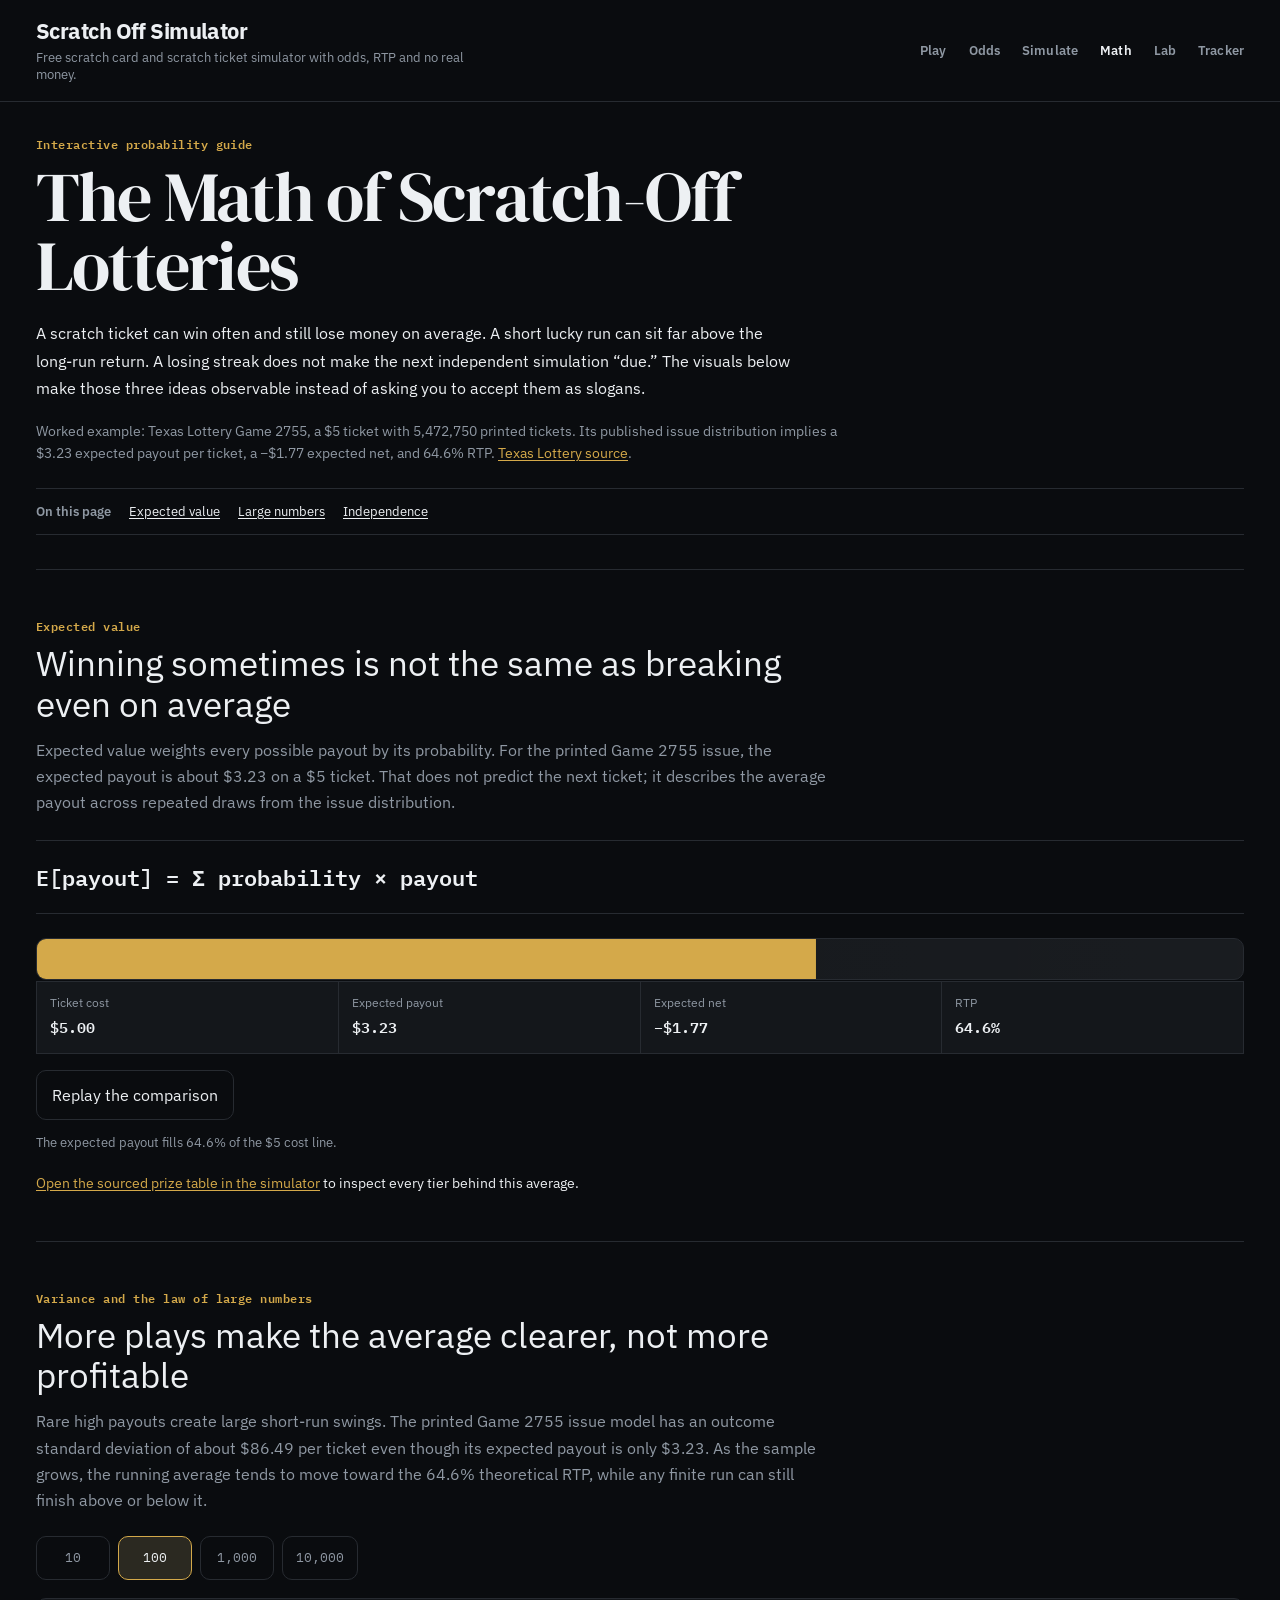
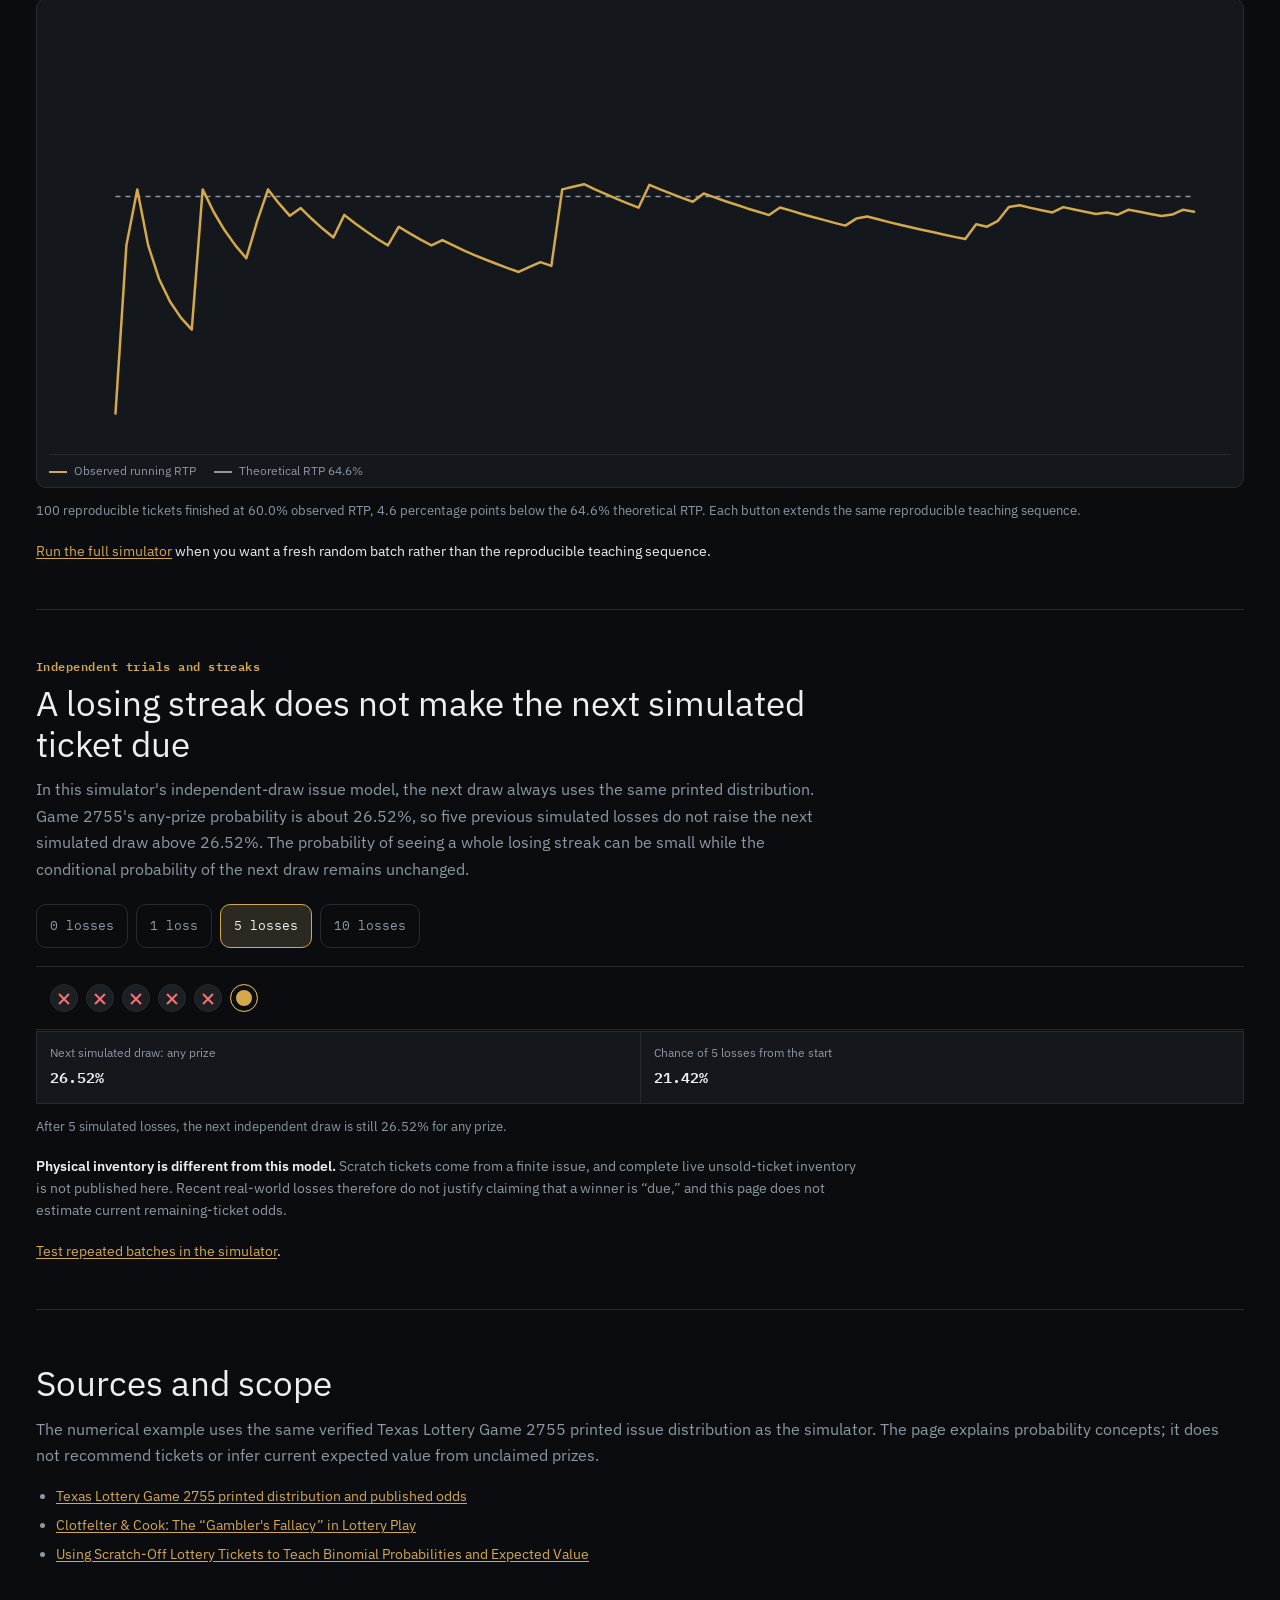
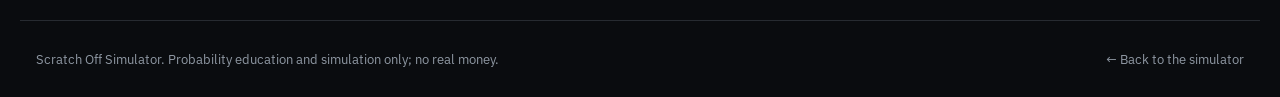
==== commit 1c3ef7e1: "fix: unify product shell navigation" ====
--- a/math/index.html
+++ b/math/index.html
@@ -48,30 +48,39 @@
 <body class="math-page">
   <header class="topbar">
     <div class="topbar-inner">
-      <div class="brand math-brand">
-        <a class="brand-home" href="../">Scratch Off Simulator</a>
-        <p>Probability explained with the same sourced issue model used by the simulator.</p>
+      <div class="brand">
+        <a class="brand-title" href="../">Scratch Off Simulator</a>
+        <p>Free scratch card and scratch ticket simulator with odds, RTP and no real money.</p>
       </div>
       <button type="button" id="navToggle" class="nav-toggle-btn" aria-expanded="false" aria-controls="topbarNav" aria-label="Open menu">
         <span class="nav-toggle-line" aria-hidden="true"></span>
         <span class="nav-toggle-line" aria-hidden="true"></span>
         <span class="nav-toggle-line" aria-hidden="true"></span>
       </button>
-      <nav class="topbar-nav" id="topbarNav" aria-label="Math page sections">
-        <a href="../">Simulator</a>
-        <a href="#expectedValueLesson">Expected value</a>
-        <a href="#largeNumbersLesson">Large numbers</a>
-        <a href="#independenceLesson">Independence</a>
+      <nav class="topbar-nav" id="topbarNav" aria-label="Primary">
+        <a href="../#ticketPanel">Play</a>
+        <a href="../#oddsCard">Odds</a>
+        <a href="../#simCard">Simulate</a>
+        <a href="./" aria-current="page">Math</a>
+        <a href="../#experimentLab">Lab</a>
+        <a href="../#prizeTracker">Tracker</a>
       </nav>
     </div>
   </header>
 
-  <main class="site-main math-main">
+  <main class="site-main">
+    <div class="math-flow">
     <section class="math-intro" aria-labelledby="mathTitle">
       <p class="math-kicker">Interactive probability guide</p>
       <h1 id="mathTitle">The Math of Scratch-Off Lotteries</h1>
       <p class="math-lede">A scratch ticket can win often and still lose money on average. A short lucky run can sit far above the long-run return. A losing streak does not make the next independent simulation “due.” The visuals below make those three ideas observable instead of asking you to accept them as slogans.</p>
       <p class="math-model-source">Worked example: Texas Lottery Game 2755, a $5 ticket with 5,472,750 printed tickets. Its published issue distribution implies a $3.23 expected payout per ticket, a −$1.77 expected net, and 64.6% RTP. <a href="https://www.texaslottery.com/export/sites/lottery/Games/Scratch_Offs/details.html_252698616.html" target="_blank" rel="noopener">Texas Lottery source</a>.</p>
+      <nav class="math-local-nav" aria-label="Math concepts">
+        <span>On this page</span>
+        <a href="#expectedValueLesson">Expected value</a>
+        <a href="#largeNumbersLesson">Large numbers</a>
+        <a href="#independenceLesson">Independence</a>
+      </nav>
     </section>
 
     <section class="math-lesson" id="expectedValueLesson" aria-labelledby="expectedValueTitle">
@@ -167,6 +176,7 @@
         <li><a href="https://ubplj.org/index.php/jgbe/article/view/2741" target="_blank" rel="noopener">Using Scratch-Off Lottery Tickets to Teach Binomial Probabilities and Expected Value</a></li>
       </ul>
     </section>
+    </div>
   </main>
 
   <footer>
@@ -177,6 +187,7 @@
   <script src="../js/verified-lottery-models.js" defer></script>
   <script src="../js/lottery-math-core.js" defer></script>
   <script src="../js/analytics.js" defer></script>
+  <script src="../js/navigation.js" defer></script>
   <script src="../js/math-of-lottery.js" defer></script>
 </body>
 
--- a/css/style.css
+++ b/css/style.css
@@ -100,8 +100,10 @@
 }
 
 .topbar-inner {
+	width: 100%;
 	max-width: var(--content-max);
 	margin: 0 auto;
+	padding-inline: var(--space-3);
 	display: flex;
 	justify-content: space-between;
 	align-items: center;
@@ -110,7 +112,8 @@
 	position: relative;
 }
 
-.brand h1 {
+.brand h1,
+.brand-title {
 	font-family: var(--font-display);
 	font-weight: bold;
 	font-size: 1.25rem;
@@ -134,6 +137,16 @@
 
 .topbar-nav a:hover {
 	color: var(--accent);
+}
+
+.brand-title {
+	display: inline-block;
+	color: var(--text);
+	text-decoration: none;
+}
+
+.topbar-nav a[aria-current="page"] {
+	color: var(--text);
 }
 
 .nav-toggle-btn {
@@ -2056,13 +2069,16 @@
 
 .topbar {
 	background: var(--bg);
-	padding: 18px var(--space-3);
-}
-
-.brand h1 {
+	padding: 18px 0;
+}
+
+.brand h1,
+.brand-title {
+	display: block;
 	font-family: var(--font-body);
 	font-size: 1.4rem;
 	font-weight: 750;
+	line-height: 1.2;
 	letter-spacing: -0.025em;
 }
 
--- a/css/math.css
+++ b/css/math.css
@@ -2,18 +2,32 @@
    Math of Lottery — explanatory motion tied to mathematical state changes.
    No scroll-reveal or decorative loops; every visual answers a probability question.
    ============================================================ */
-.math-page .brand-home {
-	display: inline-block;
+.math-flow {
+	width: 100%;
+	min-width: 0;
+}
+
+.math-local-nav {
+	display: flex;
+	flex-wrap: wrap;
+	align-items: center;
+	gap: 8px 18px;
+	margin-top: 24px;
+	padding: 14px 0;
+	border-top: 1px solid var(--border);
+	border-bottom: 1px solid var(--border);
+	font-size: 0.82rem;
+}
+
+.math-local-nav span {
+	color: var(--text-dim);
+	font-weight: 600;
+}
+
+.math-local-nav a {
 	color: var(--text);
-	font-family: var(--font-display);
-	font-size: 1.25rem;
-	font-weight: 700;
-}
-
-.math-main {
-	max-width: 940px;
-	margin: 0 auto;
-	padding: 48px 16px 72px;
+	text-decoration: underline;
+	text-underline-offset: 0.18em;
 }
 
 .math-intro {
@@ -338,10 +352,6 @@
 }
 
 @media (max-width: 700px) {
-	.math-main {
-		padding-top: 30px;
-	}
-
 	.math-measures {
 		grid-template-columns: repeat(2, minmax(0, 1fr));
 	}
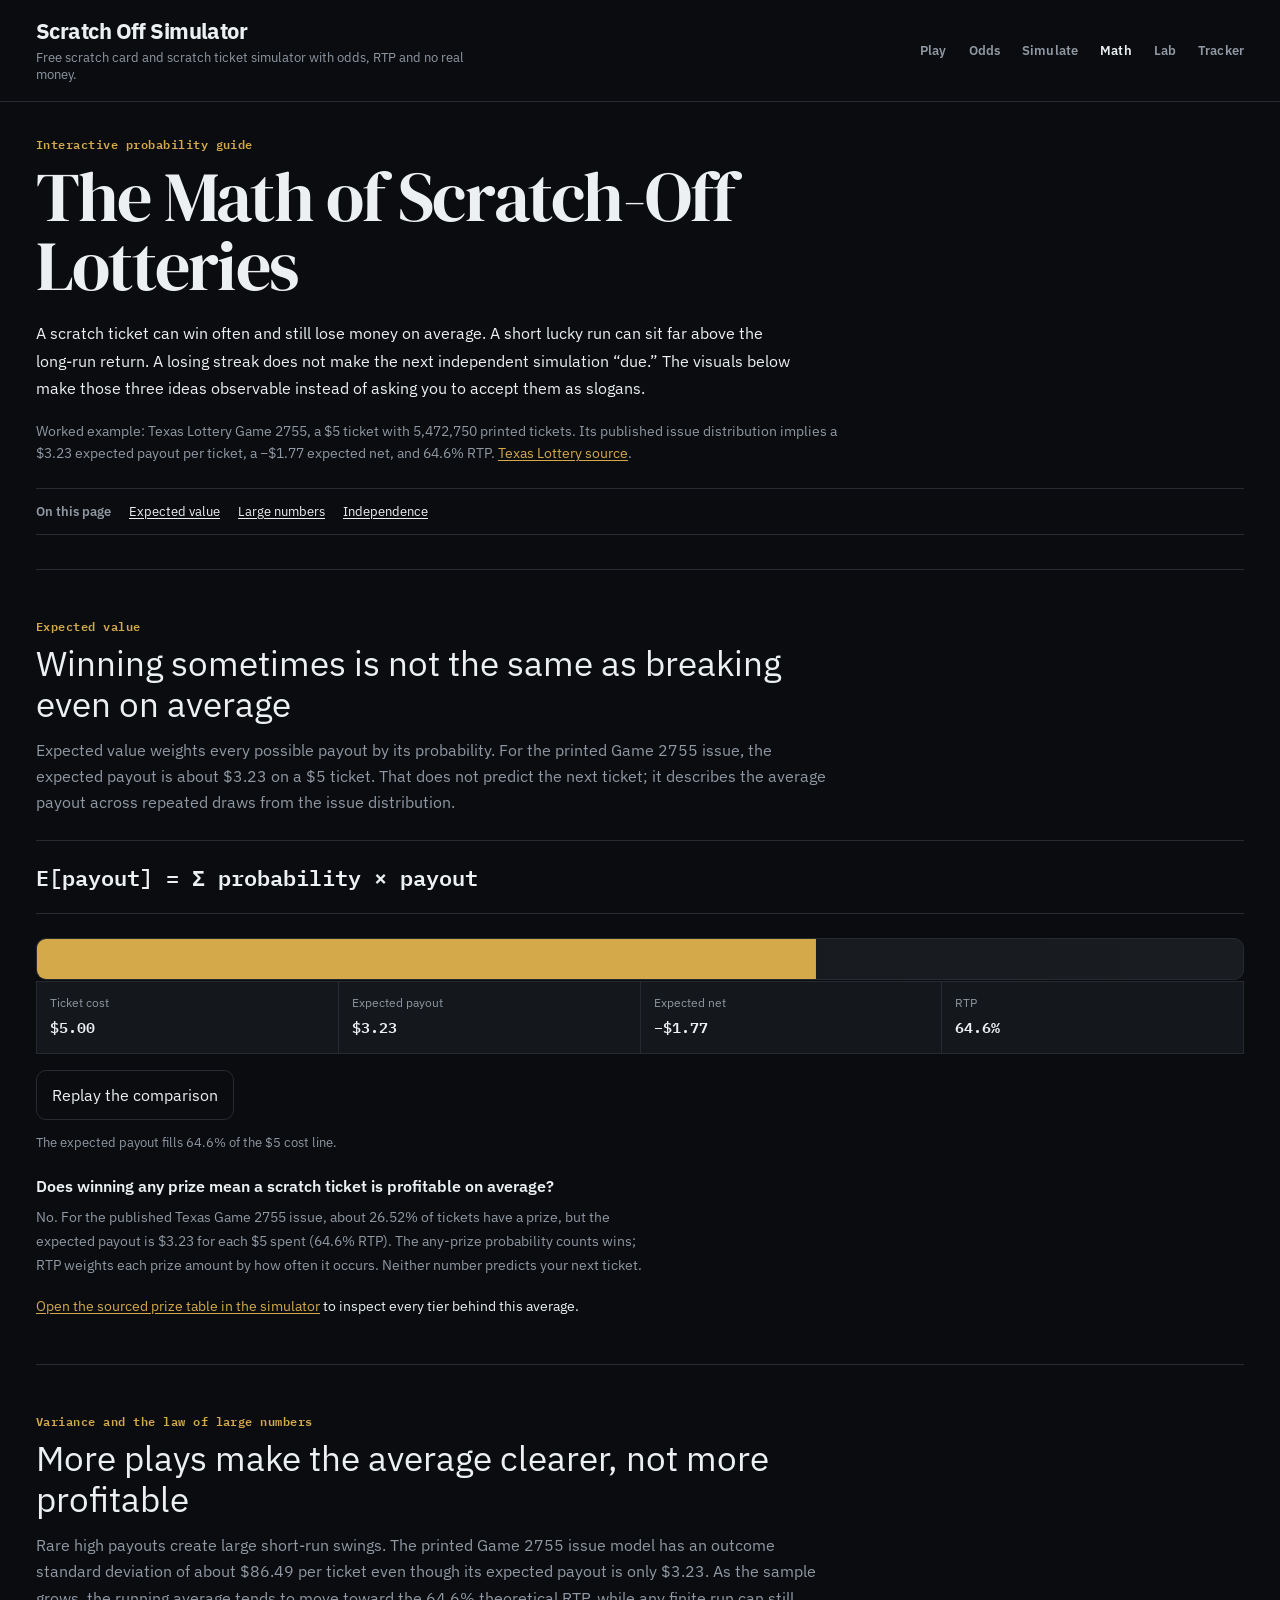
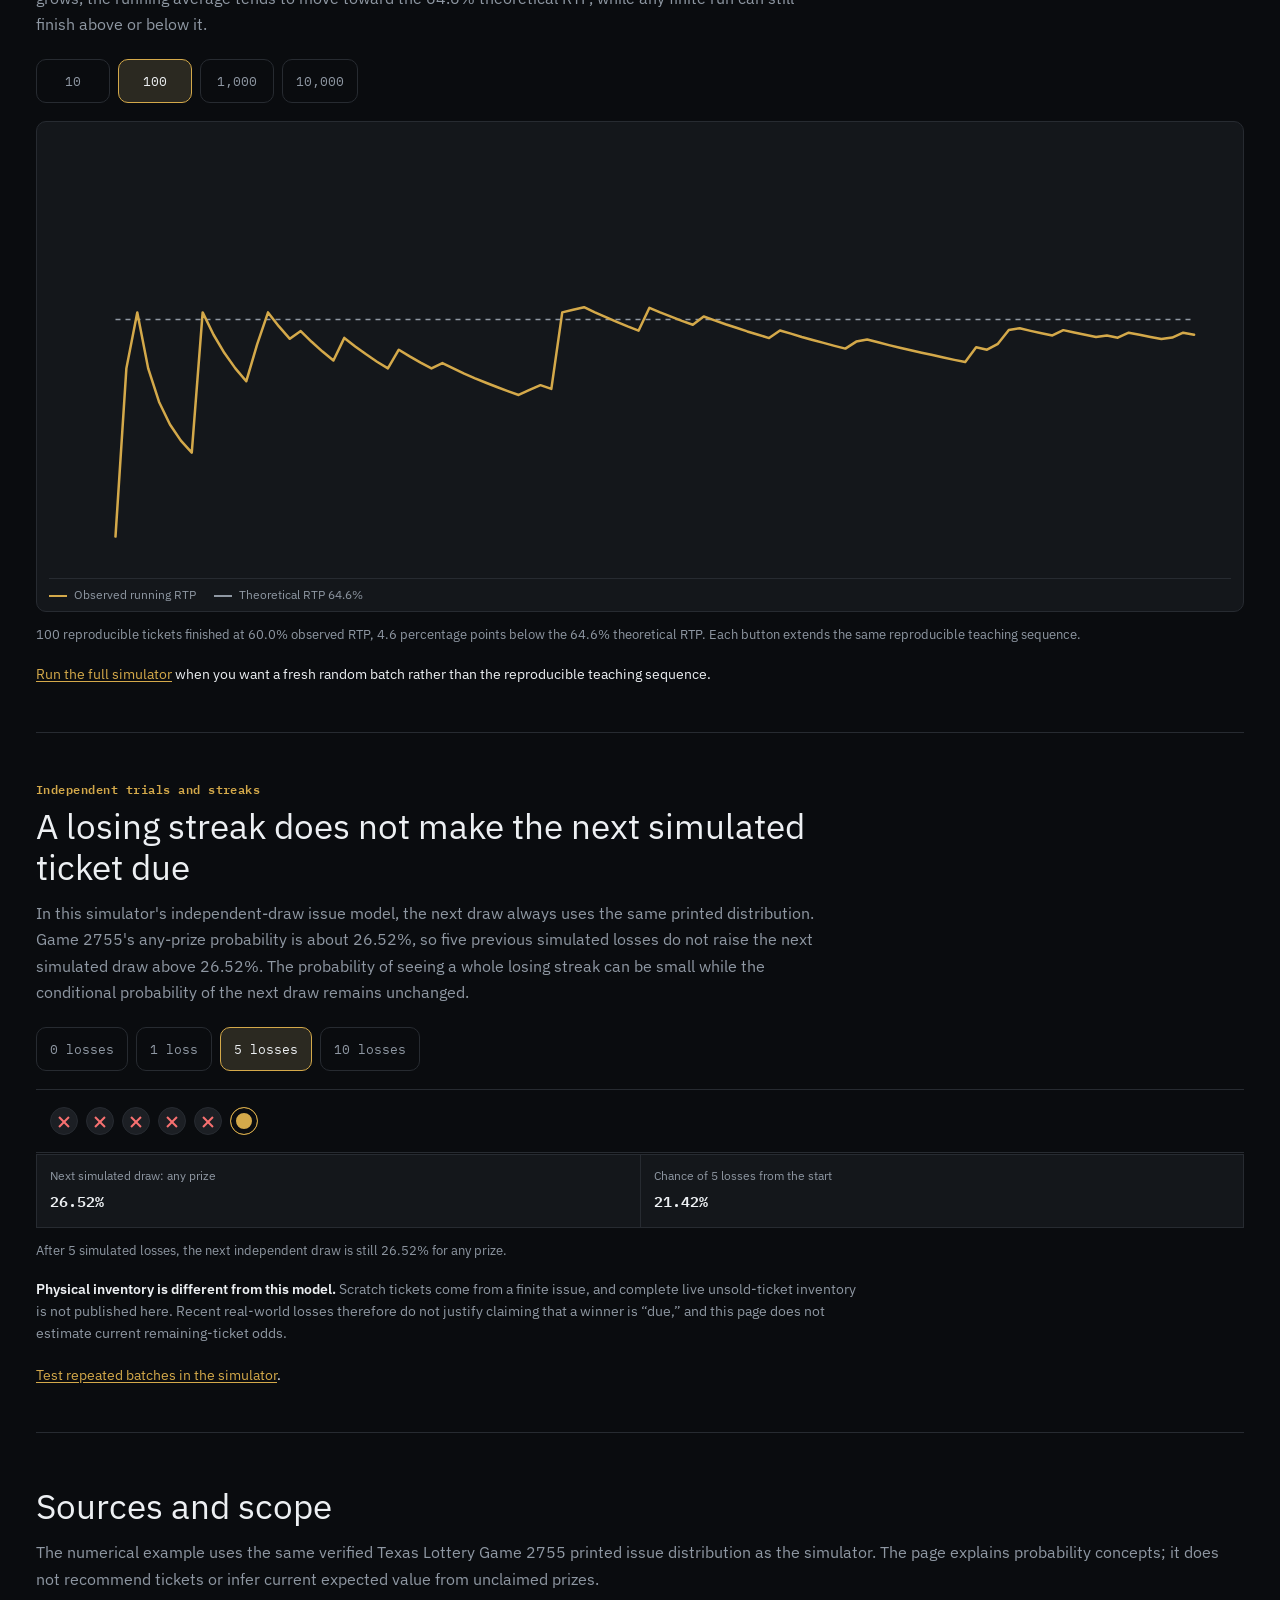
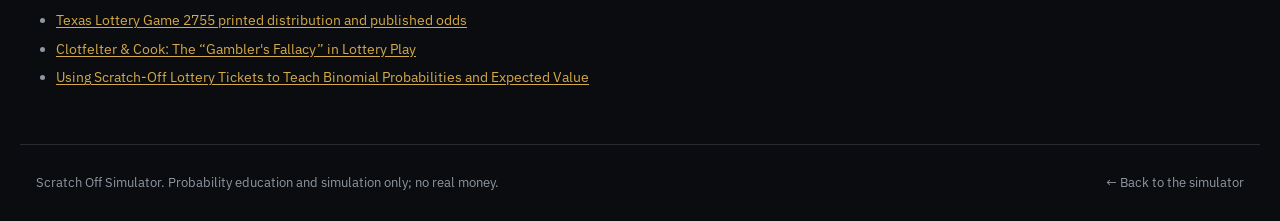
==== commit 3478158e: "improve(search): ground lottery odds answers and math explanations" ====
--- a/math/index.html
+++ b/math/index.html
@@ -2,12 +2,14 @@
 <html lang="en">
 
 <head>
-  <script async src="https://www.googletagmanager.com/gtag/js?id=G-4DYFKSNFBG"></script>
+  <meta charset="UTF-8">
+  <meta name="viewport" content="width=device-width, initial-scale=1.0">
+  <script async src="https://www.googletagmanager.com/gtag/js?id=G-ERNG0LEKY9"></script>
   <script>
     window.dataLayer = window.dataLayer || [];
     function gtag() { dataLayer.push(arguments); }
     gtag('js', new Date());
-    gtag('config', 'G-4DYFKSNFBG');
+    gtag('config', 'G-ERNG0LEKY9');
   </script>
   <script type="text/javascript">
     (function (c, l, a, r, i, t, y) {
@@ -16,8 +18,6 @@
       y = l.getElementsByTagName(r)[0]; y.parentNode.insertBefore(t, y);
     })(window, document, "clarity", "script", "yiij6vbnl0");
   </script>
-  <meta charset="UTF-8">
-  <meta name="viewport" content="width=device-width, initial-scale=1.0">
   <meta name="robots" content="max-image-preview:large">
   <meta name="description" content="Interactive visual guide to scratch-off lottery probability, expected value, RTP, variance, repeated trials and the law of large numbers using a sourced Texas Lottery example.">
   <meta name="author" content="Saramjh">
@@ -111,6 +111,10 @@
         <p class="math-status" id="evStatus" aria-live="polite">The expected payout fills 64.6% of the $5 cost line.</p>
       </div>
 
+      <h3 class="math-brief-question">Does winning any prize mean a scratch ticket is profitable on average?</h3>
+      <p class="math-brief-answer">No. For the published Texas Game 2755 issue, about 26.52% of tickets have a prize,
+        but the expected payout is $3.23 for each $5 spent (64.6% RTP). The any-prize probability counts wins;
+        RTP weights each prize amount by how often it occurs. Neither number predicts your next ticket.</p>
       <p class="math-bridge"><a href="../#oddsCard" data-math-to-simulator="expected_value">Open the sourced prize table in the simulator</a> to inspect every tier behind this average.</p>
     </section>
 
--- a/css/style.css
+++ b/css/style.css
@@ -811,8 +811,10 @@
 }
 
 .lottery-log-point:focus-visible {
-	outline: 2px solid var(--accent);
-	outline-offset: 2px;
+	/* A rectangular CSS outline breaks the round-marker visual language. */
+	outline: none;
+	stroke: var(--accent);
+	stroke-width: 4;
 }
 
 .lottery-log-note,
@@ -1150,23 +1152,6 @@
 	margin-bottom: var(--space-2);
 }
 
-.perspective-list {
-	list-style: none;
-	padding: 12px 0 0;
-	margin: var(--space-2) 0;
-	background: transparent;
-	border: 0;
-	border-top: 1px solid var(--border);
-	border-radius: 0;
-	color: var(--text-dim);
-	font-size: 0.85rem;
-	line-height: 1.6;
-}
-
-.perspective-list li + li {
-	margin-top: var(--space-1);
-}
-
 .probability-comparison a {
 	color: var(--accent);
 	text-decoration: underline;
@@ -1733,7 +1718,7 @@
 	line-height: 1.55;
 }
 
-/* 광고: 슬롯 1개, CLS 방지, SPONSORED 라벨 — 인터랙션 영역과 분리 */
+/* 광고: 수동 슬롯 2개, CLS 방지, SPONSORED 라벨 — 정적 reading break에서만 인터랙션과 분리 */
 .ad-safe-container {
 	text-align: center;
 }
@@ -2144,6 +2129,51 @@
 	border-top: 1px solid var(--border);
 }
 
+/* The ticket and ad move together in one column; no sticky controls above the ad. */
+.ticket-rail {
+	display: flex;
+	flex-direction: column;
+	min-width: 0;
+	align-self: start;
+}
+.ticket-rail > .ticket-panel {
+	position: static;
+	width: 100%;
+	align-self: stretch;
+}
+.ticket-followup-ad {
+	margin-top: 24px;
+	min-width: 0;
+	width: 100%;
+	max-width: 380px;
+	align-self: center;
+	padding: 12px;
+}
+
+/* Google-approved bounded horizontal ad code keeps the reading break modest
+   and avoids visually severing Scratch History from the current ticket. */
+.ticket-followup-ad .ad-slot-wrapper {
+	min-height: 150px;
+	height: auto;
+	overflow: visible;
+}
+
+.ticket-followup-ad .ad-slot-wrapper ins.adsbygoogle {
+	width: 100%;
+	max-width: 320px;
+	min-height: 150px;
+}
+
+/* Short direct answers in the existing model explanation, not a new FAQ block. */
+.engine-answer-title {
+	margin-top: 16px;
+	margin-bottom: 5px;
+	font-size: 0.92rem;
+	font-weight: 600;
+	line-height: 1.4;
+	color: var(--text);
+}
+
 .analysis-stack {
 	display: flex;
 	flex-direction: column;
@@ -2480,18 +2510,27 @@
 	margin: auto;
 }
 
+/* The ad stays directly below the ticket's finished controls in the
+   left rail, never a full-width barrier before Scratch History. Its 100px
+   format fits the natural column height on desktop/tablet. */
+@media (min-width: 700px) {
+	.ticket-rail {
+		grid-column: 1;
+		grid-row: 1;
+	}
+
+	.play-console {
+		grid-column: 2;
+		grid-row: 1;
+	}
+}
+
 @media (min-width: 960px) {
 	.play-stage {
 		grid-template-columns: 380px minmax(0, 1fr);
 		gap: 28px;
 	}
 
-	.ticket-panel {
-		position: sticky;
-		top: 24px;
-		align-self: start;
-	}
-
 	.play-console > .two-col {
 		grid-template-columns: minmax(0, 1.12fr) minmax(0, 0.88fr);
 	}
@@ -2514,10 +2553,6 @@
 @media (min-width: 700px) and (max-width: 959px) {
 	.play-stage {
 		grid-template-columns: minmax(280px, 0.9fr) minmax(0, 1.1fr);
-	}
-
-	.ticket-panel {
-		align-self: start;
 	}
 
 	.play-console > .two-col {
--- a/css/math.css
+++ b/css/math.css
@@ -187,6 +187,23 @@
 	line-height: 1.55;
 }
 
+/* Answer a concrete probability question alongside its interactive model. */
+.math-brief-question {
+	margin-top: 22px;
+	margin-bottom: 7px;
+	font-size: 1rem;
+	font-weight: 600;
+	line-height: 1.45;
+	color: var(--text);
+}
+
+.math-brief-answer {
+	max-width: 76ch;
+	color: var(--text-dim);
+	font-size: 0.9rem;
+	line-height: 1.65;
+}
+
 .math-bridge {
 	margin-top: 20px;
 	font-size: 0.88rem;
